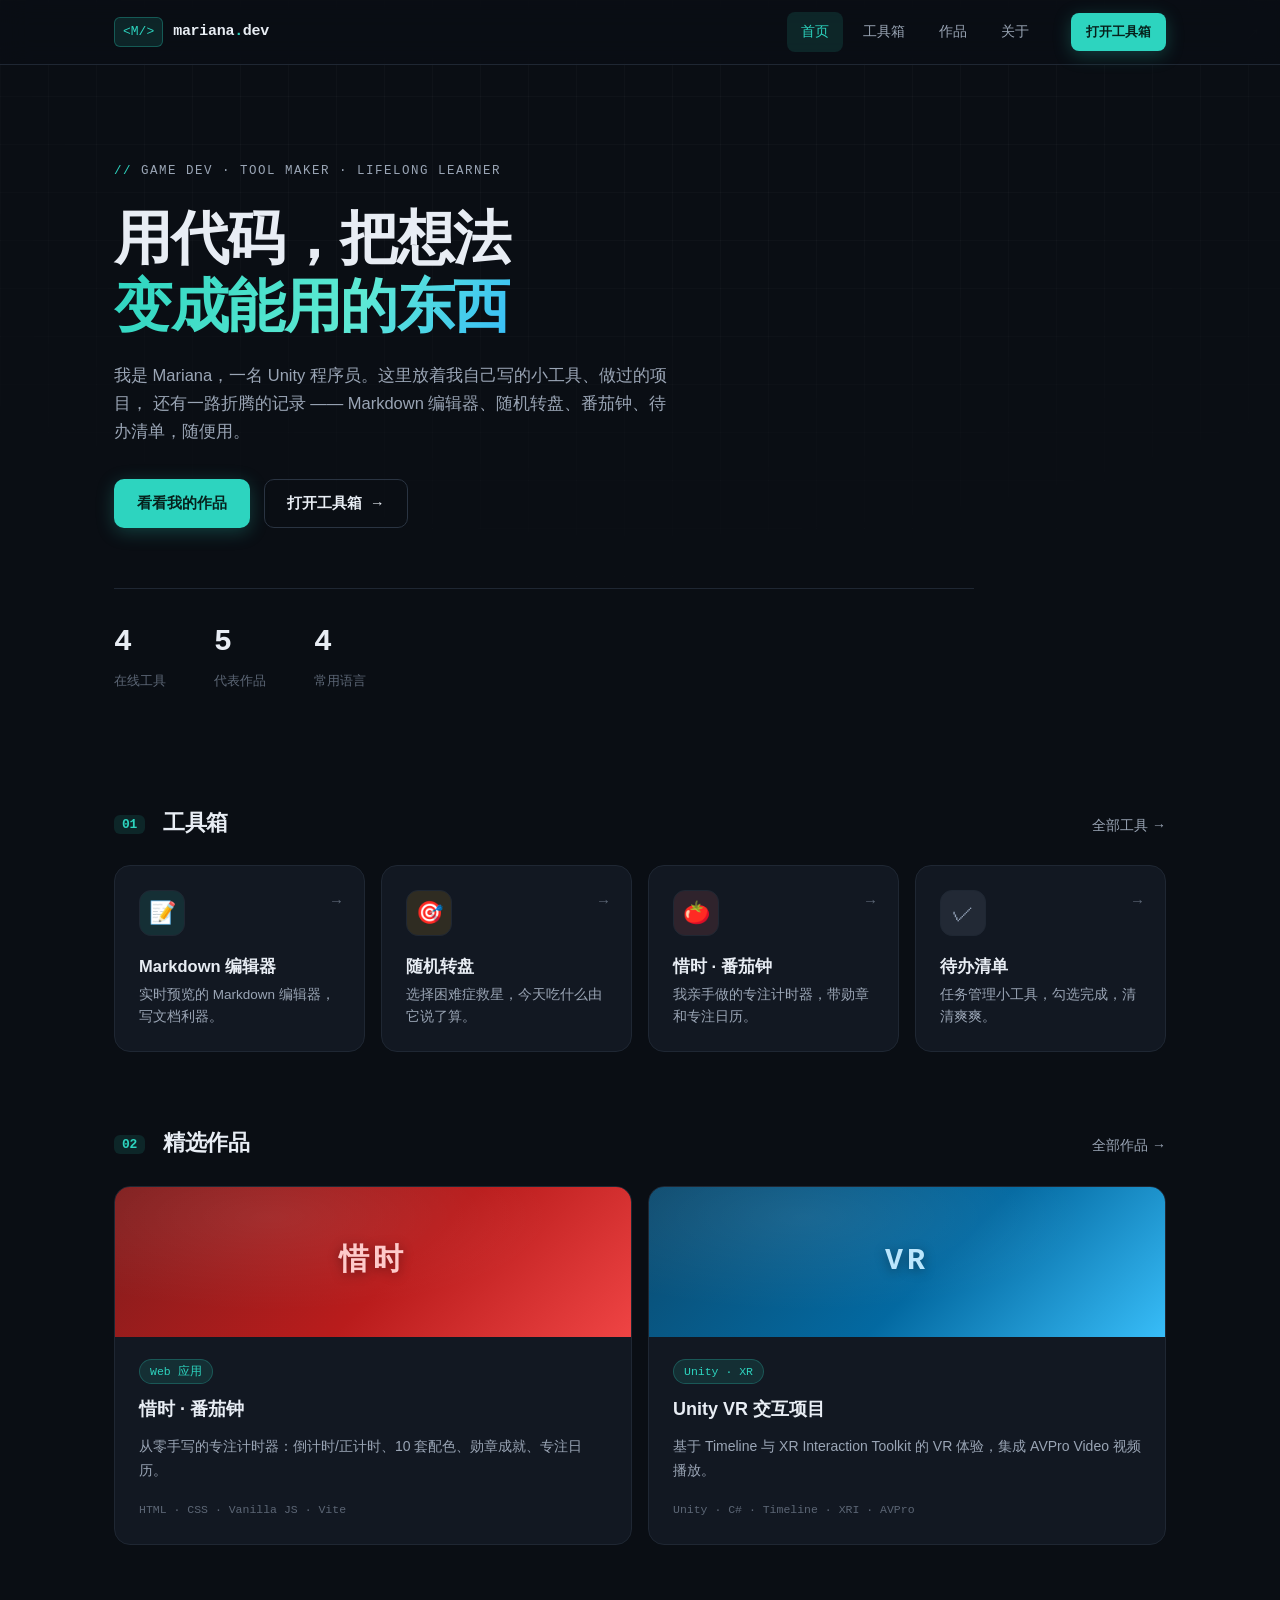
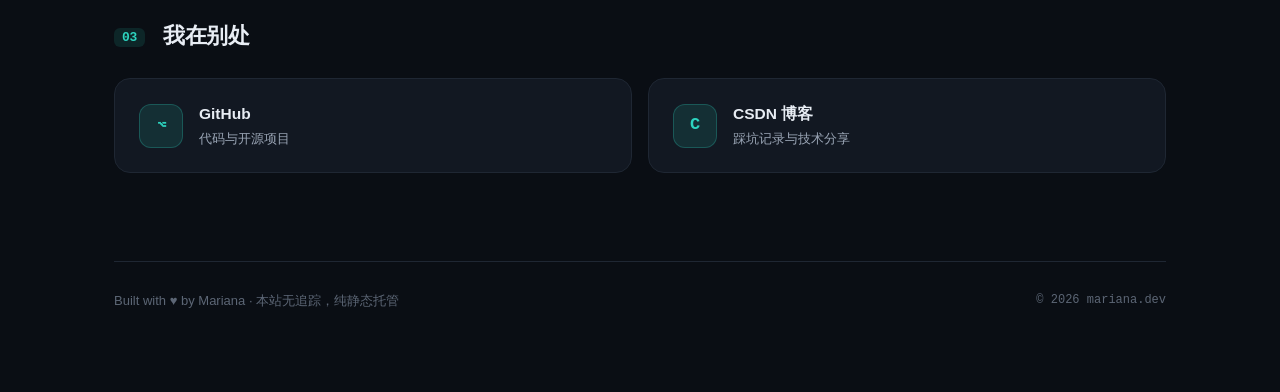
==== index.html @ a7de2d8e "init: personal site with tools (markdown editor, wheel, todo, pomodoro) - 静态个人网站：首页/工具箱/作品/关于 - 4 个工" ====
<!doctype html>
<html lang="zh-CN">
<head>
  <meta charset="UTF-8" />
  <meta name="viewport" content="width=device-width, initial-scale=1.0" />
  <title>Mariana · 个人工具箱</title>
  <meta name="description" content="Mariana 的个人网站 —— 独立开发的小工具、作品集与成长记录。" />
  <meta http-equiv="Cache-Control" content="no-cache, no-store, must-revalidate" />
  <meta http-equiv="Pragma" content="no-cache" />
  <meta http-equiv="Expires" content="0" />
  <link rel="icon" type="image/svg+xml" href="data:image/svg+xml,%3Csvg xmlns='http://www.w3.org/2000/svg' viewBox='0 0 100 100'%3E%3Crect width='100' height='100' rx='22' fill='%230a0e14'/%3E%3Ctext x='50' y='68' font-size='52' text-anchor='middle' fill='%232dd4bf' font-family='monospace'%3EM%3C/text%3E%3C/svg%3E" />
  <link rel="stylesheet" href="css/style.css?v=7" />
</head>
<body>
  <div class="bg-grid" aria-hidden="true"></div>

  <!-- 顶部导航 -->
  <header class="nav">
    <div class="nav-inner">
      <a href="#home" class="logo" data-nav>
        <span class="logo-mark">&lt;M/&gt;</span>
        <span class="logo-text">mariana<span class="logo-dot">.</span>dev</span>
      </a>
      <nav class="nav-links" id="navLinks">
        <a href="#home" class="nav-link" data-nav data-page="home">首页</a>
        <a href="#tools" class="nav-link" data-nav data-page="tools">工具箱</a>
        <a href="#works" class="nav-link" data-nav data-page="works">作品</a>
        <a href="#about" class="nav-link" data-nav data-page="about">关于</a>
      </nav>
      <a href="#tools" class="btn btn-primary btn-sm nav-cta" data-nav>打开工具箱</a>
      <button class="nav-burger" id="navBurger" aria-label="菜单" aria-expanded="false">
        <span></span><span></span><span></span>
      </button>
    </div>
  </header>

  <main class="main">

    <!-- ========== 首页 ========== -->
    <section class="page active" id="page-home">
      <div class="hero">
        <p class="hero-tag"><span class="tag-code">//</span> GAME DEV · TOOL MAKER · LIFELONG LEARNER</p>
        <h1 class="hero-title">
          用代码，把想法<br />
          <span class="grad">变成能用的东西</span>
        </h1>
        <p class="hero-sub">
          我是 Mariana，一名 Unity 程序员。这里放着我自己写的小工具、做过的项目，
          还有一路折腾的记录 —— Markdown 编辑器、随机转盘、番茄钟、待办清单，随便用。
        </p>
        <div class="hero-actions">
          <a href="#works" class="btn btn-primary" data-nav>看看我的作品</a>
          <a href="#tools" class="btn btn-ghost" data-nav>打开工具箱 <span class="arrow">→</span></a>
        </div>
        <div class="hero-stats">
          <div class="stat"><span class="stat-num" id="statTools">4</span><span class="stat-label">在线工具</span></div>
          <div class="stat"><span class="stat-num" id="statWorks">5</span><span class="stat-label">代表作品</span></div>
          <div class="stat"><span class="stat-num" id="statLangs">4</span><span class="stat-label">常用语言</span></div>
        </div>
      </div>

      <!-- 工具快速入口 -->
      <div class="section">
        <div class="section-head">
          <h2 class="section-title"><span class="section-no">01</span> 工具箱</h2>
          <a href="#tools" class="text-link" data-nav>全部工具 →</a>
        </div>
        <div class="tool-grid home-tools">
          <a href="#tools" class="tool-card" data-nav data-open-tool="markdown">
            <div class="tool-card-icon icon-memo">📝</div>
            <div class="tool-card-body">
              <h3>Markdown 编辑器</h3>
              <p>实时预览的 Markdown 编辑器，写文档利器。</p>
            </div>
            <span class="tool-card-arrow">→</span>
          </a>
          <a href="#tools" class="tool-card" data-nav data-open-tool="wheel">
            <div class="tool-card-icon icon-wheel">🎯</div>
            <div class="tool-card-body">
              <h3>随机转盘</h3>
              <p>选择困难症救星，今天吃什么由它说了算。</p>
            </div>
            <span class="tool-card-arrow">→</span>
          </a>
          <a href="#tools" class="tool-card" data-nav data-open-tool="pomodoro">
            <div class="tool-card-icon icon-pomodoro">🍅</div>
            <div class="tool-card-body">
              <h3>惜时 · 番茄钟</h3>
              <p>我亲手做的专注计时器，带勋章和专注日历。</p>
            </div>
            <span class="tool-card-arrow">→</span>
          </a>
          <a href="#tools" class="tool-card" data-nav data-open-tool="todo">
            <div class="tool-card-icon icon-soon">✓</div>
            <div class="tool-card-body">
              <h3>待办清单</h3>
              <p>任务管理小工具，勾选完成，清清爽爽。</p>
            </div>
            <span class="tool-card-arrow">→</span>
          </a>
        </div>
      </div>

      <!-- 精选作品 -->
      <div class="section">
        <div class="section-head">
          <h2 class="section-title"><span class="section-no">02</span> 精选作品</h2>
          <a href="#works" class="text-link" data-nav>全部作品 →</a>
        </div>
        <div class="works-featured">
          <a href="#works" class="work-card work-featured" data-nav>
            <div class="work-cover cover-pomodoro"><span class="work-cover-text">惜时</span></div>
            <div class="work-info">
              <span class="work-tag">Web 应用</span>
              <h3>惜时 · 番茄钟</h3>
              <p>从零手写的专注计时器：倒计时/正计时、10 套配色、勋章成就、专注日历。</p>
              <span class="work-meta">HTML · CSS · Vanilla JS · Vite</span>
            </div>
          </a>
          <a href="#works" class="work-card work-featured" data-nav>
            <div class="work-cover cover-vr"><span class="work-cover-text">VR</span></div>
            <div class="work-info">
              <span class="work-tag">Unity · XR</span>
              <h3>Unity VR 交互项目</h3>
              <p>基于 Timeline 与 XR Interaction Toolkit 的 VR 体验，集成 AVPro Video 视频播放。</p>
              <span class="work-meta">Unity · C# · Timeline · XRI · AVPro</span>
            </div>
          </a>
        </div>
      </div>

      <!-- 链接区 -->
      <div class="section">
        <div class="section-head">
          <h2 class="section-title"><span class="section-no">03</span> 我在别处</h2>
        </div>
        <div class="links-row">
          <a class="link-card" id="linkGithubCard" href="#" target="_blank" rel="noopener">
            <span class="link-card-icon">⌥</span>
            <div class="link-card-body">
              <h3>GitHub</h3>
              <p>代码与开源项目</p>
            </div>
            <span class="tool-card-arrow">↗</span>
          </a>
          <a class="link-card" id="linkCsdnCard" href="#" target="_blank" rel="noopener">
            <span class="link-card-icon">C</span>
            <div class="link-card-body">
              <h3>CSDN 博客</h3>
              <p>踩坑记录与技术分享</p>
            </div>
            <span class="tool-card-arrow">↗</span>
          </a>
        </div>
      </div>

      <footer class="footer">
        <p>Built with ♥ by Mariana · 本站无追踪，纯静态托管</p>
        <p class="footer-sub">© <span id="footerYear">2026</span> mariana.dev</p>
      </footer>
    </section>

    <!-- ========== 工具箱 ========== -->
    <section class="page" id="page-tools">
      <div class="page-head">
        <h1 class="page-title">工具箱</h1>
        <p class="page-desc">点开就能用，数据都存在你自己的浏览器里，不上传任何服务器。</p>
      </div>
      <div class="tool-grid" id="toolsGrid">
        <button class="tool-card" data-open-tool="markdown">
          <div class="tool-card-icon icon-memo">📝</div>
          <div class="tool-card-body">
            <h3>Markdown 编辑器</h3>
            <p>实时预览，支持常用 Markdown 语法。</p>
          </div>
          <span class="tool-card-arrow">→</span>
        </button>
        <button class="tool-card" data-open-tool="wheel">
          <div class="tool-card-icon icon-wheel">🎯</div>
          <div class="tool-card-body">
            <h3>随机转盘</h3>
            <p>自定义选项，转出你的答案。</p>
          </div>
          <span class="tool-card-arrow">→</span>
        </button>
        <button class="tool-card" data-open-tool="pomodoro">
          <div class="tool-card-icon icon-pomodoro">🍅</div>
          <div class="tool-card-body">
            <h3>惜时 · 番茄钟</h3>
            <p>专注计时 + 勋章 + 日历，我的完整作品。</p>
          </div>
          <span class="tool-card-arrow">→</span>
        </button>
        <button class="tool-card" data-open-tool="todo">
          <div class="tool-card-icon icon-soon">✓</div>
          <div class="tool-card-body">
            <h3>待办清单</h3>
            <p>任务增删改查，勾选完成，进度可视。</p>
          </div>
          <span class="tool-card-arrow">→</span>
        </button>
      </div>
      <footer class="footer">
        <p>Built with ♥ by Mariana · © <span>2026</span></p>
      </footer>
    </section>

    <!-- ========== 作品 ========== -->
    <section class="page" id="page-works">
      <div class="page-head">
        <h1 class="page-title">作品</h1>
        <p class="page-desc">做过的项目，正在慢慢把坑都填上。</p>
      </div>
      <div class="works-list">
        <article class="work-card">
          <div class="work-cover cover-pomodoro"><span class="work-cover-text">惜时</span></div>
          <div class="work-info">
            <span class="work-tag">Web 应用</span>
            <h3>惜时 · 番茄钟</h3>
            <p>从设计到实现全程手写的专注计时器。支持倒计时/正计时双模式，10 套柔和配色、3 种视觉风格，内置勋章成就系统与专注日历，数据本地持久化。可以直接在工具箱里打开体验。</p>
            <span class="work-meta">HTML · CSS · Vanilla JS · Vite</span>
          </div>
        </article>
        <article class="work-card">
          <div class="work-cover cover-vr"><span class="work-cover-text">VR</span></div>
          <div class="work-info">
            <span class="work-tag">Unity · XR</span>
            <h3>Unity VR 交互项目</h3>
            <p>使用 Timeline 编排多段交互序列，结合 XR Interaction Toolkit 实现手柄交互，并用 AVPro Video 播放 360° 视频，完成沉浸式 VR 体验流程。</p>
            <span class="work-meta">Unity · C# · Timeline · XR Interaction Toolkit · AVPro Video</span>
          </div>
        </article>
        <article class="work-card">
          <div class="work-cover cover-comfy"><span class="work-cover-text">AI</span></div>
          <div class="work-info">
            <span class="work-tag">ComfyUI</span>
            <h3>MiniMax H3 首尾帧视频工作流</h3>
            <p>搭建 ComfyUI 工作流，基于 MiniMax H3 模型用首帧 + 尾帧生成连贯视频，探索 AI 生成内容在项目中的落地。</p>
            <span class="work-meta">ComfyUI · MiniMax H3 · Python</span>
          </div>
        </article>
        <article class="work-card">
          <div class="work-cover cover-twin"><span class="work-cover-text">孪生</span></div>
          <div class="work-info">
            <span class="work-tag">数字孪生</span>
            <h3>天津大船安全数字孪生项目</h3>
            <p>参与安全数字孪生项目的方案与报告撰写，整理三维可视化与安全监控的技术路径。</p>
            <span class="work-meta">数字孪生 · 技术方案 · 项目报告</span>
          </div>
        </article>
        <article class="work-card">
          <div class="work-cover cover-batch"><span class="work-cover-text">工具</span></div>
          <div class="work-info">
            <span class="work-tag">效率工具</span>
            <h3>WebM → MP4 批量转换</h3>
            <p>写脚本批量把 webm 视频转成 mp4，处理大批量素材时省心省力。</p>
            <span class="work-meta">Shell / FFmpeg / Python</span>
          </div>
        </article>
      </div>
      <footer class="footer">
        <p>Built with ♥ by Mariana · © <span>2026</span></p>
      </footer>
    </section>

    <!-- ========== 关于 ========== -->
    <section class="page" id="page-about">
      <div class="page-head">
        <h1 class="page-title">关于我</h1>
        <p class="page-desc">一个正在路上的人。</p>
      </div>
      <div class="about-grid">
        <div class="about-card">
          <div class="about-avatar">M</div>
          <h3>Mariana</h3>
          <p class="about-role">Unity 程序员 · 游戏开发方向</p>
          <p class="about-bio">
            白天写 Unity，晚上折腾自己的小项目。喜欢把一个想法从 0 做到能用的过程，
            也喜欢记录踩过的坑。这个网站就是我的自留地：工具自己写，作品自己晒，博客慢慢更。
          </p>
        </div>
        <div class="about-card">
          <h3 class="about-card-title">技能栈</h3>
          <div class="skill-list">
            <div class="skill-row"><span>Unity / C#</span><div class="skill-bar"><i style="width:82%"></i></div></div>
            <div class="skill-row"><span>XR / VR 开发</span><div class="skill-bar"><i style="width:75%"></i></div></div>
            <div class="skill-row"><span>HTML / CSS / JS</span><div class="skill-bar"><i style="width:70%"></i></div></div>
            <div class="skill-row"><span>Python / 自动化</span><div class="skill-bar"><i style="width:65%"></i></div></div>
            <div class="skill-row"><span>ComfyUI / AI 工作流</span><div class="skill-bar"><i style="width:68%"></i></div></div>
          </div>
        </div>
      </div>
      <div class="section">
        <div class="section-head">
          <h2 class="section-title"><span class="section-no">04</span> 联系我</h2>
        </div>
        <div class="links-row">
          <a class="link-card" href="#" target="_blank" rel="noopener" id="linkGithubCard2">
            <span class="link-card-icon">⌥</span>
            <div class="link-card-body">
              <h3>GitHub</h3>
              <p>代码与开源项目</p>
            </div>
            <span class="tool-card-arrow">↗</span>
          </a>
          <a class="link-card" href="#" target="_blank" rel="noopener" id="linkCsdnCard2">
            <span class="link-card-icon">C</span>
            <div class="link-card-body">
              <h3>CSDN 博客</h3>
              <p>踩坑记录与技术分享</p>
            </div>
            <span class="tool-card-arrow">↗</span>
          </a>
        </div>
      </div>
      <footer class="footer">
        <p>Built with ♥ by Mariana · © <span>2026</span></p>
      </footer>
    </section>

  </main>

  <!-- 工具全屏工作区 -->
  <div class="tool-overlay" id="toolOverlay" hidden>
    <div class="tool-window">
      <div class="tool-window-bar">
        <span class="tool-window-title" id="toolWindowTitle">备忘录</span>
        <div class="tool-window-actions">
          <button class="tool-window-btn" id="toolBack" aria-label="返回">← 返回</button>
        </div>
      </div>
      <div class="tool-window-body" id="toolWindowBody"></div>
    </div>
  </div>

  <script src="js/main.js?v=4"></script>
</body>
</html>
---- css/style.css ----
/* ============================================================
   mariana.dev — 简约科技感主题
   ============================================================ */

:root {
  --bg: #0a0e14;
  --bg-soft: #0e131b;
  --surface: #121822;
  --surface-2: #161d29;
  --border: #1f2733;
  --border-light: #2a3442;
  --text: #e8edf4;
  --text-dim: #9aa5b5;
  --text-faint: #5c6675;
  --accent: #2dd4bf;
  --accent-strong: #14b8a6;
  --accent-soft: rgba(45, 212, 191, 0.12);
  --radius: 16px;
  --radius-sm: 10px;
  --mono: "Cascadia Code", "JetBrains Mono", "SF Mono", Consolas, "Courier New", monospace;
  --sans: "PingFang SC", "HarmonyOS Sans SC", "Microsoft YaHei", "Noto Sans SC", -apple-system, sans-serif;
  --shadow: 0 8px 30px rgba(0, 0, 0, 0.35);
  --ease: cubic-bezier(0.16, 1, 0.3, 1);
}

* { margin: 0; padding: 0; box-sizing: border-box; }

html { scroll-behavior: smooth; }

body {
  font-family: var(--sans);
  background: var(--bg);
  color: var(--text);
  line-height: 1.7;
  -webkit-font-smoothing: antialiased;
  overflow-x: hidden;
}

/* 背景网格 */
.bg-grid {
  position: fixed;
  inset: 0;
  z-index: -1;
  background-image:
    linear-gradient(rgba(255, 255, 255, 0.025) 1px, transparent 1px),
    linear-gradient(90deg, rgba(255, 255, 255, 0.025) 1px, transparent 1px);
  background-size: 48px 48px;
  mask-image: radial-gradient(ellipse 90% 70% at 50% 0%, black 40%, transparent 100%);
}

::selection { background: var(--accent-soft); color: var(--accent); }

a { color: inherit; text-decoration: none; }
button { font-family: inherit; cursor: pointer; }
:focus-visible { outline: 2px solid var(--accent); outline-offset: 2px; }

/* ============ 导航 ============ */
.nav {
  position: sticky;
  top: 0;
  z-index: 100;
  backdrop-filter: blur(14px);
  background: rgba(10, 14, 20, 0.75);
  border-bottom: 1px solid var(--border);
}
.nav-inner {
  max-width: 1100px;
  margin: 0 auto;
  padding: 0 24px;
  height: 64px;
  display: flex;
  align-items: center;
  gap: 28px;
}
.logo { display: flex; align-items: center; gap: 10px; }
.logo-mark {
  font-family: var(--mono);
  font-size: 13px;
  color: var(--accent);
  background: var(--accent-soft);
  border: 1px solid rgba(45, 212, 191, 0.3);
  padding: 3px 8px;
  border-radius: 6px;
}
.logo-text { font-family: var(--mono); font-size: 15px; font-weight: 600; letter-spacing: -0.3px; }
.logo-dot { color: var(--accent); }
.nav-links { display: flex; gap: 6px; margin-left: auto; }
.nav-link {
  padding: 8px 14px;
  border-radius: 8px;
  color: var(--text-dim);
  font-size: 14px;
  transition: color 0.2s, background 0.2s;
}
.nav-link:hover { color: var(--text); background: var(--surface); }
.nav-link.active { color: var(--accent); background: var(--accent-soft); }
.nav-burger { display: none; background: none; border: 1px solid var(--border); border-radius: 8px; padding: 8px 10px; flex-direction: column; gap: 4px; }
.nav-burger span { width: 18px; height: 2px; background: var(--text-dim); border-radius: 2px; }

/* ============ 按钮 ============ */
.btn {
  display: inline-flex;
  align-items: center;
  justify-content: center;
  gap: 8px;
  padding: 11px 22px;
  border-radius: 10px;
  font-size: 14.5px;
  font-weight: 600;
  border: 1px solid transparent;
  transition: transform 0.15s var(--ease), box-shadow 0.2s, background 0.2s, border-color 0.2s;
  will-change: transform;
}
.btn:active { transform: scale(0.97); }
.btn-primary {
  background: var(--accent);
  color: #06211c;
  box-shadow: 0 4px 18px rgba(45, 212, 191, 0.25);
}
.btn-primary:hover { background: var(--accent-strong); box-shadow: 0 6px 24px rgba(45, 212, 191, 0.35); }
.btn-ghost { border-color: var(--border-light); color: var(--text); background: transparent; }
.btn-ghost:hover { border-color: var(--accent); color: var(--accent); }
.btn-sm { padding: 7px 14px; font-size: 13px; border-radius: 8px; }
.btn-accent-soft { background: var(--accent-soft); color: var(--accent); border: 1px solid rgba(45,212,191,0.25); }
.btn-accent-soft:hover { background: rgba(45, 212, 191, 0.2); }
.btn-danger { background: rgba(248, 113, 113, 0.12); color: #fca5a5; border: 1px solid rgba(248, 113, 113, 0.25); }
.btn-danger:hover { background: rgba(248, 113, 113, 0.2); }
.arrow { transition: transform 0.2s var(--ease); display: inline-block; }
a:hover .arrow { transform: translateX(4px); }

/* ============ 主容器 ============ */
.main { max-width: 1100px; margin: 0 auto; padding: 0 24px 80px; }

.page { display: none; }
.page.active { display: block; animation: pageIn 0.5s var(--ease); }
@keyframes pageIn {
  from { opacity: 0; transform: translateY(14px); }
  to { opacity: 1; transform: translateY(0); }
}

.section { margin-top: 72px; }
.section-head {
  display: flex;
  align-items: baseline;
  justify-content: space-between;
  margin-bottom: 24px;
  gap: 16px;
}
.section-title {
  font-size: 22px;
  font-weight: 700;
  letter-spacing: -0.3px;
}
.section-no {
  font-family: var(--mono);
  font-size: 13px;
  color: var(--accent);
  background: var(--accent-soft);
  padding: 2px 8px;
  border-radius: 6px;
  margin-right: 12px;
  vertical-align: 2px;
}
.text-link { color: var(--text-dim); font-size: 14px; transition: color 0.2s; }
.text-link:hover { color: var(--accent); }

/* ============ 首页 Hero ============ */
.hero { padding: 96px 0 40px; max-width: 860px; }
.hero-tag {
  font-family: var(--mono);
  font-size: 12.5px;
  color: var(--text-dim);
  letter-spacing: 1.5px;
  margin-bottom: 22px;
}
.tag-code { color: var(--accent); }
.hero-title {
  font-size: clamp(34px, 6vw, 58px);
  font-weight: 800;
  line-height: 1.16;
  letter-spacing: -1.5px;
  margin-bottom: 22px;
}
.grad {
  background: linear-gradient(120deg, var(--accent), #5eead4 60%, #38bdf8);
  -webkit-background-clip: text;
  background-clip: text;
  color: transparent;
}
.hero-sub {
  color: var(--text-dim);
  font-size: 16.5px;
  max-width: 560px;
  margin-bottom: 34px;
}
.hero-actions { display: flex; gap: 14px; flex-wrap: wrap; }
.hero-stats {
  display: flex;
  gap: 48px;
  margin-top: 60px;
  padding-top: 28px;
  border-top: 1px solid var(--border);
}
.stat { display: flex; flex-direction: column; gap: 2px; }
.stat-num {
  font-family: var(--mono);
  font-size: 30px;
  font-weight: 700;
  color: var(--text);
}
.stat-label { font-size: 13px; color: var(--text-faint); }

/* ============ 工具卡片 ============ */
.tool-grid {
  display: grid;
  grid-template-columns: repeat(auto-fill, minmax(240px, 1fr));
  gap: 16px;
}
.tool-card {
  position: relative;
  display: flex;
  flex-direction: column;
  gap: 16px;
  padding: 24px;
  background: var(--surface);
  border: 1px solid var(--border);
  border-radius: var(--radius);
  text-align: left;
  color: var(--text);
  transition: transform 0.2s var(--ease), border-color 0.2s, box-shadow 0.2s;
}
button.tool-card { font: inherit; }
.tool-card:hover {
  transform: translateY(-4px);
  border-color: rgba(45, 212, 191, 0.45);
  box-shadow: 0 12px 32px rgba(0, 0, 0, 0.35), 0 0 0 1px rgba(45, 212, 191, 0.12);
}
.tool-card-icon {
  width: 46px;
  height: 46px;
  border-radius: 12px;
  display: grid;
  place-items: center;
  font-size: 22px;
  border: 1px solid var(--border);
}
.icon-memo { background: rgba(45, 212, 191, 0.12); color: #5eead4; }
.icon-wheel { background: rgba(251, 191, 36, 0.12); color: #fcd34d; }
.icon-pomodoro { background: rgba(248, 113, 113, 0.12); color: #fca5a5; }
.icon-soon { background: rgba(148, 163, 184, 0.12); color: #94a3b8; }
.tool-card-body h3 { font-size: 16.5px; font-weight: 700; margin-bottom: 4px; }
.tool-card-body p { font-size: 13.5px; color: var(--text-dim); line-height: 1.6; }
.tool-card-arrow {
  position: absolute;
  right: 20px;
  top: 22px;
  font-size: 15px;
  color: var(--text-faint);
  transition: color 0.2s, transform 0.2s var(--ease);
}
.tool-card:hover .tool-card-arrow { color: var(--accent); transform: translateX(4px); }
.tool-card-soon { opacity: 0.6; cursor: default; }
.tool-card-soon:hover { transform: none; border-color: var(--border); box-shadow: none; }

/* ============ 作品卡片 ============ */
.works-featured { display: grid; grid-template-columns: 1fr 1fr; gap: 16px; }
.work-card {
  display: flex;
  flex-direction: column;
  background: var(--surface);
  border: 1px solid var(--border);
  border-radius: var(--radius);
  overflow: hidden;
  transition: transform 0.2s var(--ease), border-color 0.2s, box-shadow 0.2s;
}
a.work-card:hover {
  transform: translateY(-4px);
  border-color: rgba(45, 212, 191, 0.4);
  box-shadow: 0 12px 32px rgba(0, 0, 0, 0.35);
}
.work-cover {
  height: 150px;
  display: grid;
  place-items: center;
  position: relative;
  overflow: hidden;
}
.work-cover-text {
  font-family: var(--mono);
  font-size: 30px;
  font-weight: 800;
  letter-spacing: 4px;
  z-index: 1;
  text-shadow: 0 2px 12px rgba(0, 0, 0, 0.4);
}
.work-cover::after {
  content: "";
  position: absolute;
  inset: 0;
  background: radial-gradient(ellipse at 30% 20%, rgba(255, 255, 255, 0.08), transparent 55%);
}
.cover-pomodoro { background: linear-gradient(135deg, #7f1d1d, #b91c1c 55%, #ef4444); color: #fecaca; }
.cover-vr { background: linear-gradient(135deg, #0c4a6e, #0369a1 55%, #38bdf8); color: #bae6fd; }
.cover-comfy { background: linear-gradient(135deg, #581c87, #7e22ce 55%, #c084fc); color: #e9d5ff; }
.cover-twin { background: linear-gradient(135deg, #134e4a, #0f766e 55%, #2dd4bf); color: #99f6e4; }
.cover-batch { background: linear-gradient(135deg, #3f3f46, #52525b 55%, #a1a1aa); color: #d4d4d8; }
.work-info { padding: 22px 24px 24px; display: flex; flex-direction: column; gap: 10px; flex: 1; }
.work-info h3 { font-size: 18px; font-weight: 700; }
.work-info p { font-size: 14px; color: var(--text-dim); line-height: 1.7; }
.work-meta { font-family: var(--mono); font-size: 11.5px; color: var(--text-faint); margin-top: auto; padding-top: 8px; }
.work-tag {
  align-self: flex-start;
  font-size: 11.5px;
  font-family: var(--mono);
  color: var(--accent);
  background: var(--accent-soft);
  border: 1px solid rgba(45, 212, 191, 0.25);
  padding: 2px 10px;
  border-radius: 999px;
}
.works-list { display: flex; flex-direction: column; gap: 16px; }
.works-list .work-card { flex-direction: row; }
.works-list .work-cover { width: 220px; height: auto; min-height: 160px; flex-shrink: 0; }
.works-list .work-info { padding: 24px; }

/* ============ 链接卡片 ============ */
.links-row { display: grid; grid-template-columns: 1fr 1fr; gap: 16px; }
.link-card {
  display: flex;
  align-items: center;
  gap: 16px;
  padding: 22px 24px;
  background: var(--surface);
  border: 1px solid var(--border);
  border-radius: var(--radius);
  transition: transform 0.2s var(--ease), border-color 0.2s, box-shadow 0.2s;
}
.link-card:hover {
  transform: translateY(-4px);
  border-color: rgba(45, 212, 191, 0.4);
  box-shadow: 0 12px 32px rgba(0, 0, 0, 0.35);
}
.link-card-icon {
  width: 44px;
  height: 44px;
  border-radius: 12px;
  display: grid;
  place-items: center;
  font-family: var(--mono);
  font-weight: 700;
  font-size: 17px;
  color: var(--accent);
  background: var(--accent-soft);
  border: 1px solid rgba(45, 212, 191, 0.25);
  flex-shrink: 0;
}
.link-card-body { flex: 1; }
.link-card-body h3 { font-size: 15.5px; font-weight: 700; }
.link-card-body p { font-size: 13px; color: var(--text-dim); }

/* ============ 页脚 ============ */
.footer {
  margin-top: 88px;
  padding-top: 28px;
  border-top: 1px solid var(--border);
  color: var(--text-faint);
  font-size: 13px;
  display: flex;
  justify-content: space-between;
  flex-wrap: wrap;
  gap: 8px;
}
.footer-sub { font-family: var(--mono); font-size: 12px; }

/* ============ 页面头 ============ */
.page-head { padding: 64px 0 8px; }
.page-title { font-size: clamp(30px, 5vw, 44px); font-weight: 800; letter-spacing: -1px; margin-bottom: 10px; }
.page-desc { color: var(--text-dim); font-size: 15.5px; }
#page-tools .tool-grid { margin-top: 40px; }

/* ============ 关于页 ============ */
.about-grid { display: grid; grid-template-columns: 1.1fr 1fr; gap: 16px; margin-top: 40px; }
.about-card {
  background: var(--surface);
  border: 1px solid var(--border);
  border-radius: var(--radius);
  padding: 28px;
}
.about-avatar {
  width: 64px;
  height: 64px;
  border-radius: 18px;
  display: grid;
  place-items: center;
  font-family: var(--mono);
  font-size: 28px;
  font-weight: 800;
  color: var(--accent);
  background: var(--accent-soft);
  border: 1px solid rgba(45, 212, 191, 0.3);
  margin-bottom: 16px;
}
.about-card h3 { font-size: 20px; font-weight: 700; }
.about-role { color: var(--accent); font-size: 14px; margin: 2px 0 12px; }
.about-bio { color: var(--text-dim); font-size: 14.5px; }
.about-card-title { font-size: 16px; font-weight: 700; margin-bottom: 18px; }
.skill-list { display: flex; flex-direction: column; gap: 14px; }
.skill-row { display: flex; flex-direction: column; gap: 6px; }
.skill-row span { font-size: 13.5px; color: var(--text-dim); }
.skill-bar {
  height: 6px;
  background: var(--surface-2);
  border-radius: 999px;
  overflow: hidden;
}
.skill-bar i {
  display: block;
  height: 100%;
  border-radius: 999px;
  background: linear-gradient(90deg, var(--accent-strong), var(--accent));
  transform-origin: left;
  animation: skillFill 0.9s var(--ease) both;
}
@keyframes skillFill { from { transform: scaleX(0); } to { transform: scaleX(1); } }

/* ============ 工具工作区 overlay ============ */
.tool-overlay { display: none; }
.tool-overlay:not([hidden]) {
  position: fixed;
  inset: 0;
  z-index: 200;
  background: var(--bg);
  display: flex;
  flex-direction: column;
  animation: overlayIn 0.3s var(--ease);
}
@keyframes overlayIn { from { opacity: 0; } to { opacity: 1; } }
.tool-window { display: flex; flex-direction: column; height: 100vh; height: 100dvh; }
.tool-window-bar {
  display: flex;
  align-items: center;
  justify-content: space-between;
  padding: 12px 24px;
  background: rgba(10, 14, 20, 0.9);
  border-bottom: 1px solid var(--border);
  backdrop-filter: blur(10px);
}
.tool-window-title { font-size: 14.5px; font-weight: 700; }
.tool-window-btn {
  background: var(--surface);
  color: var(--text-dim);
  border: 1px solid var(--border);
  border-radius: 8px;
  padding: 6px 14px;
  font-size: 13px;
  transition: color 0.2s, border-color 0.2s;
}
.tool-window-btn:hover { color: var(--accent); border-color: rgba(45, 212, 191, 0.4); }
.tool-window-body { flex: 1; overflow: hidden; display: flex; flex-direction: column; }

/* ---- 备忘录 ---- */
.memo-app { flex: 1; display: flex; min-height: 0; }
.memo-side {
  width: 260px;
  border-right: 1px solid var(--border);
  display: flex;
  flex-direction: column;
  background: var(--bg-soft);
}
.memo-side-head { padding: 18px 16px 10px; display: flex; align-items: center; justify-content: space-between; }
.memo-side-head h2 { font-size: 14px; color: var(--text-dim); font-weight: 600; }
.memo-list { flex: 1; overflow-y: auto; padding: 4px 10px; }
.memo-item {
  display: flex;
  align-items: center;
  gap: 8px;
  width: 100%;
  padding: 10px 12px;
  border-radius: 10px;
  border: 1px solid transparent;
  background: none;
  color: var(--text);
  text-align: left;
  font-size: 14px;
  margin-bottom: 4px;
  transition: background 0.15s, border-color 0.15s;
}
.memo-item:hover { background: var(--surface); }
.memo-item.active { background: var(--accent-soft); border-color: rgba(45, 212, 191, 0.25); }
.memo-item-title { flex: 1; overflow: hidden; text-overflow: ellipsis; white-space: nowrap; }
.memo-item-del {
  background: none;
  border: none;
  color: var(--text-faint);
  font-size: 16px;
  line-height: 1;
  padding: 2px 6px;
  border-radius: 6px;
  opacity: 0;
  transition: opacity 0.15s, color 0.15s;
}
.memo-item:hover .memo-item-del { opacity: 1; }
.memo-item-del:hover { color: #fca5a5; }
.memo-add {
  margin: 12px;
  border: 1px dashed var(--border-light);
  background: none;
  color: var(--text-dim);
  border-radius: 10px;
  padding: 10px;
  font-size: 13.5px;
  transition: border-color 0.2s, color 0.2s;
}
.memo-add:hover { border-color: var(--accent); color: var(--accent); }
.memo-main { flex: 1; display: flex; flex-direction: column; }
.memo-editor { flex: 1; padding: 28px 40px; display: flex; flex-direction: column; gap: 16px; }
.memo-title-input {
  background: none;
  border: none;
  border-bottom: 1px solid var(--border);
  color: var(--text);
  font-size: 22px;
  font-weight: 700;
  padding: 8px 2px 14px;
  outline: none;
  font-family: inherit;
  transition: border-color 0.2s;
}
.memo-title-input:focus { border-color: var(--accent); }
.memo-content-input {
  flex: 1;
  background: none;
  border: none;
  color: var(--text-dim);
  font-size: 15px;
  line-height: 1.9;
  resize: none;
  outline: none;
  font-family: inherit;
}
.memo-toolbar { display: flex; justify-content: space-between; align-items: center; padding: 10px 16px; border-top: 1px solid var(--border); }
.memo-hint { font-size: 12px; color: var(--text-faint); }
.memo-empty {
  flex: 1;
  display: grid;
  place-items: center;
  color: var(--text-faint);
  font-size: 14px;
  text-align: center;
  line-height: 2;
}

/* ---- 转盘 ---- */
.wheel-app { flex: 1; display: flex; min-height: 0; }
.wheel-side {
  width: 300px;
  border-right: 1px solid var(--border);
  padding: 24px;
  display: flex;
  flex-direction: column;
  gap: 14px;
  overflow-y: auto;
  background: var(--bg-soft);
}
.wheel-side h2 { font-size: 15px; font-weight: 700; }
.wheel-textarea {
  flex: 1;
  min-height: 180px;
  background: var(--surface);
  border: 1px solid var(--border);
  border-radius: 10px;
  color: var(--text);
  font-family: inherit;
  font-size: 14px;
  line-height: 1.8;
  padding: 12px 14px;
  resize: none;
  outline: none;
}
.wheel-textarea:focus { border-color: var(--accent); }
.wheel-side-hint { font-size: 12px; color: var(--text-faint); }
.wheel-main {
  flex: 1;
  display: flex;
  flex-direction: column;
  align-items: center;
  justify-content: center;
  gap: 26px;
  padding: 24px;
  position: relative;
}
.wheel-stage { position: relative; }
.wheel-pointer {
  position: absolute;
  top: -14px;
  left: 50%;
  transform: translateX(-50%);
  z-index: 5;
  width: 0;
  height: 0;
  border-left: 14px solid transparent;
  border-right: 14px solid transparent;
  border-top: 26px solid var(--accent);
  filter: drop-shadow(0 2px 6px rgba(45, 212, 191, 0.4));
}
.wheel-canvas { display: block; border-radius: 50%; box-shadow: 0 0 0 8px var(--surface-2), 0 16px 40px rgba(0, 0, 0, 0.45); }
.wheel-result {
  font-family: var(--mono);
  font-size: 20px;
  font-weight: 700;
  color: var(--accent);
  min-height: 30px;
  text-align: center;
}
.wheel-actions { display: flex; gap: 12px; }

/* ---- iframe（番茄钟） ---- */
.tool-frame { flex: 1; min-height: 0; width: 100%; border: none; background: #fff; }

/* ============ 响应式 ============ */
@media (max-width: 860px) {
  .nav-links, .nav-cta { display: none; }
  .nav-burger { display: flex; }
  .nav-links.open {
    display: flex;
    flex-direction: column;
    position: absolute;
    top: 64px;
    left: 0;
    right: 0;
    background: rgba(10, 14, 20, 0.97);
    border-bottom: 1px solid var(--border);
    padding: 12px 24px 20px;
    gap: 4px;
  }
  .hero { padding-top: 64px; }
  .works-featured, .links-row, .about-grid { grid-template-columns: 1fr; }
  .works-list .work-card { flex-direction: column; }
  .works-list .work-cover { width: 100%; height: 150px; min-height: 0; }
  .memo-app { flex-direction: column; }
  .memo-side { width: 100%; height: 200px; border-right: none; border-bottom: 1px solid var(--border); }
  .memo-list { display: flex; overflow-x: auto; }
  .memo-item { flex-shrink: 0; }
  .wheel-app { flex-direction: column; }
  .wheel-side { width: 100%; max-height: 240px; border-right: none; border-bottom: 1px solid var(--border); }
  .hero-stats { gap: 28px; }
  .footer { flex-direction: column; }
}

@media (max-width: 480px) {
  .tool-grid { grid-template-columns: 1fr 1fr; }
  .tool-card { padding: 18px; }
  .tool-card-icon { width: 38px; height: 38px; font-size: 18px; }
  .tool-card-body p { font-size: 12px; }
}

@media (prefers-reduced-motion: reduce) {
  *, *::before, *::after { animation-duration: 0.01ms !important; transition-duration: 0.01ms !important; }
  html { scroll-behavior: auto; }
}
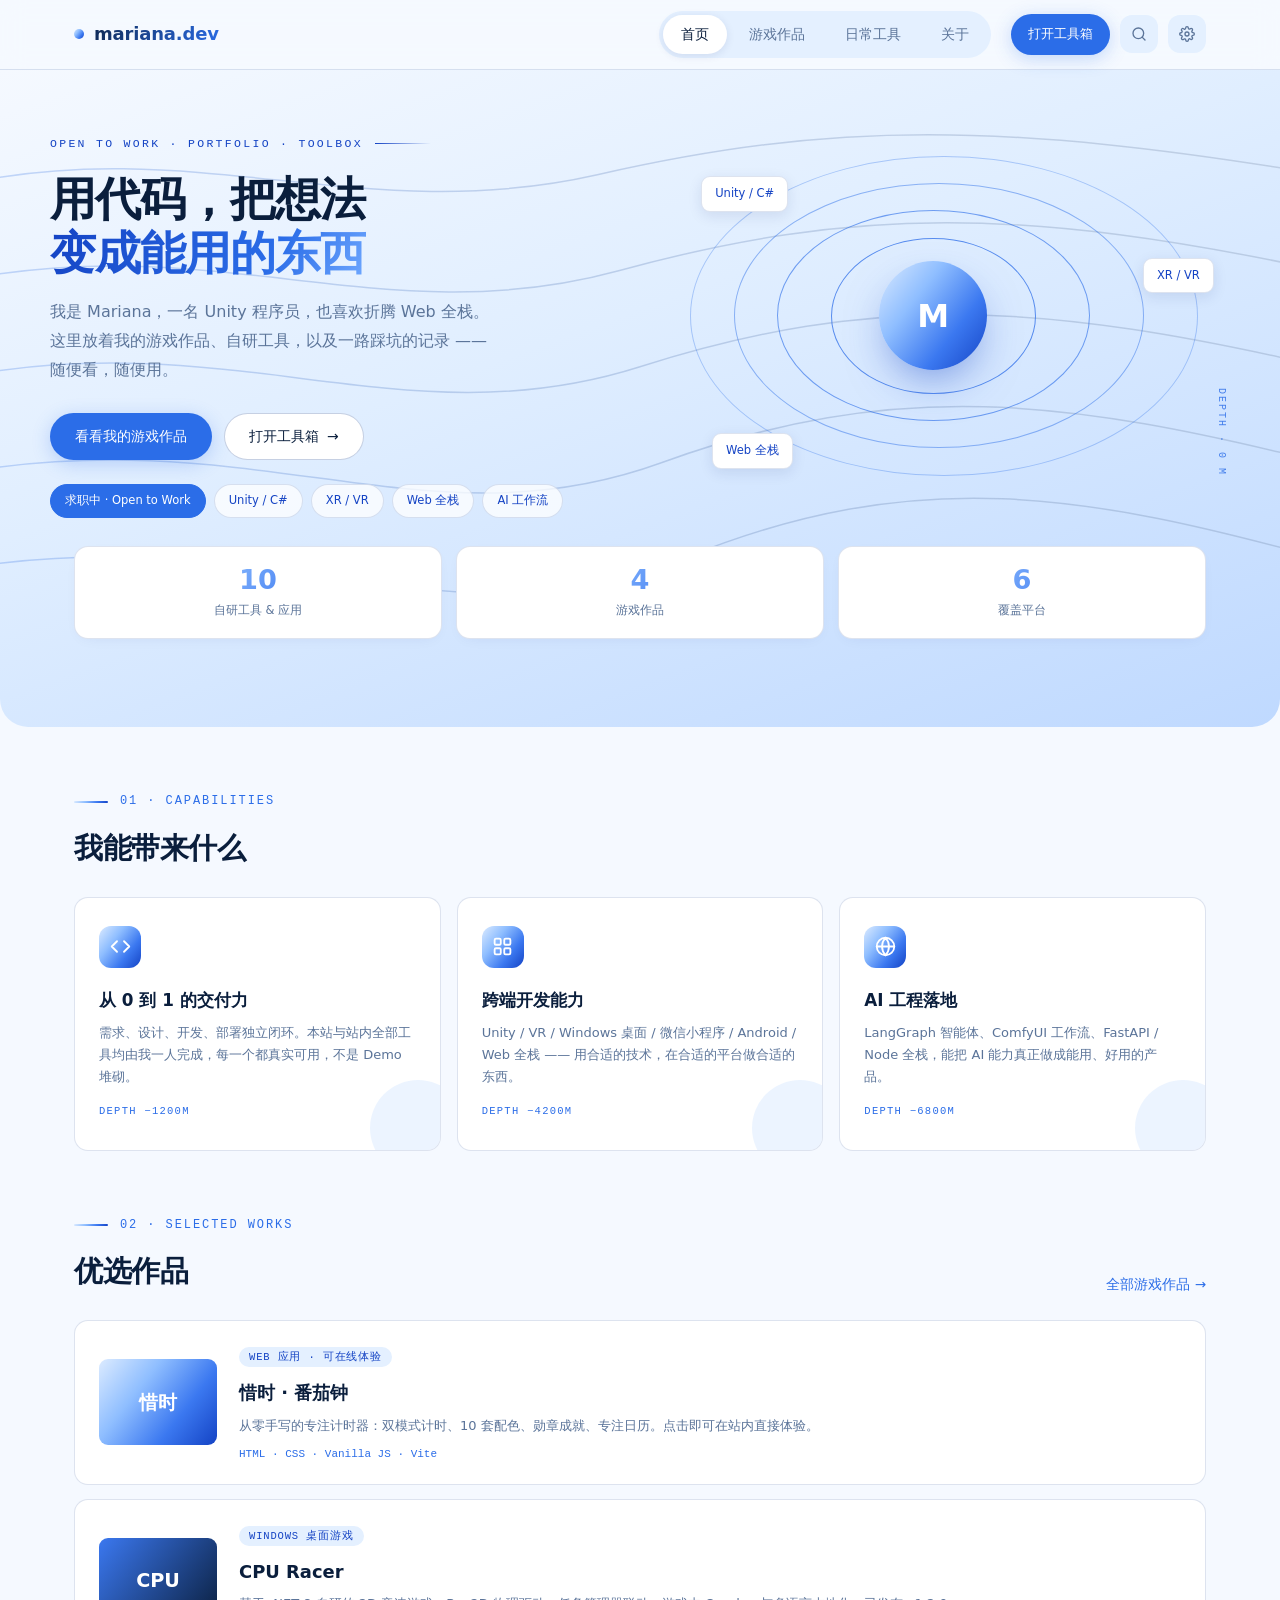
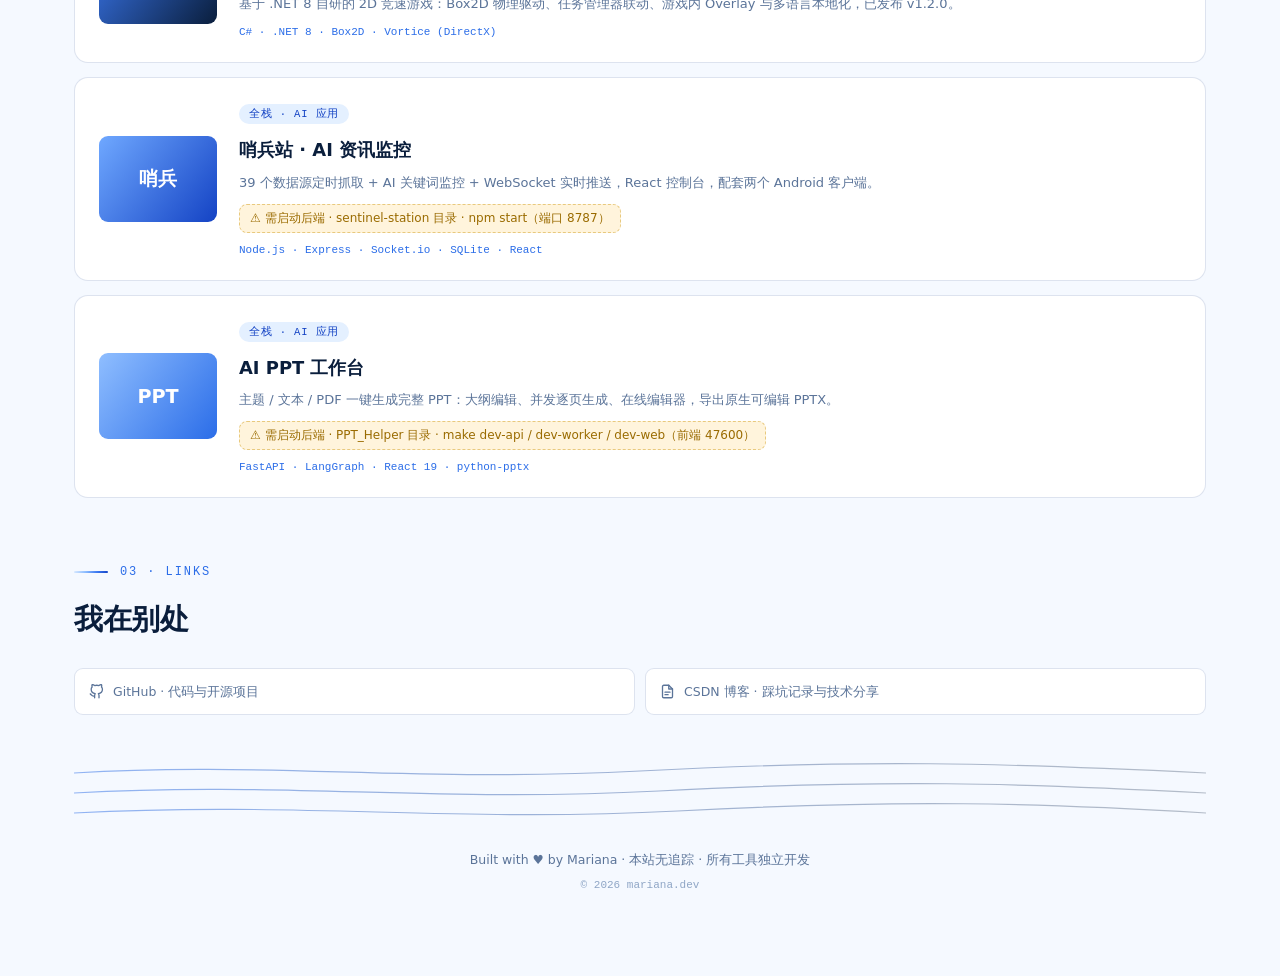
==== commit 21775387: "更新了一波内容 Signed-off-by: MarianaBunnyJump <nikangd5300@163.com >" ====
--- a/index.html
+++ b/index.html
@@ -3,269 +3,446 @@
 <head>
   <meta charset="UTF-8" />
   <meta name="viewport" content="width=device-width, initial-scale=1.0" />
-  <title>Mariana · 个人工具箱</title>
-  <meta name="description" content="Mariana 的个人网站 —— 独立开发的小工具、作品集与成长记录。" />
-  <meta http-equiv="Cache-Control" content="no-cache, no-store, must-revalidate" />
-  <meta http-equiv="Pragma" content="no-cache" />
-  <meta http-equiv="Expires" content="0" />
-  <link rel="icon" type="image/svg+xml" href="data:image/svg+xml,%3Csvg xmlns='http://www.w3.org/2000/svg' viewBox='0 0 100 100'%3E%3Crect width='100' height='100' rx='22' fill='%230a0e14'/%3E%3Ctext x='50' y='68' font-size='52' text-anchor='middle' fill='%232dd4bf' font-family='monospace'%3EM%3C/text%3E%3C/svg%3E" />
-  <link rel="stylesheet" href="css/style.css?v=7" />
+  <title>Mariana · 游戏开发 × 全栈作品集</title>
+  <meta name="description" content="Mariana 的个人网站 —— Unity / VR / 桌面游戏作品，与 10+ 独立开发的全栈工具，全部真实可体验。" />
+  <!-- ══ 分享/SEO 元信息 ══
+       ★ 部署后把下面 4 处 https://69c8c3a9f1f848f79ab4d808bd0dd850.app.workbuddy.link
+         换成你的正式域名（Vercel 域名或自定义域名），共 og:url / og:image / canonical / JSON-LD -->
+  <link rel="canonical" href="https://69c8c3a9f1f848f79ab4d808bd0dd850.app.workbuddy.link/" />
+  <meta property="og:type" content="website" />
+  <meta property="og:site_name" content="mariana.dev" />
+  <meta property="og:title" content="Mariana · 游戏开发 × 全栈作品集" />
+  <meta property="og:description" content="Unity / VR / 桌面游戏作品，与 10+ 独立开发的全栈工具 —— 从想法到上线，全流程一人闭环。" />
+  <meta property="og:url" content="https://69c8c3a9f1f848f79ab4d808bd0dd850.app.workbuddy.link/" />
+  <meta property="og:image" content="https://69c8c3a9f1f848f79ab4d808bd0dd850.app.workbuddy.link/og-image.png" />
+  <meta property="og:image:width" content="1200" />
+  <meta property="og:image:height" content="630" />
+  <meta property="og:image:alt" content="Mariana 个人作品集 —— 用代码，把想法变成能用的东西" />
+  <meta property="og:locale" content="zh_CN" />
+  <meta name="twitter:card" content="summary_large_image" />
+  <meta name="twitter:title" content="Mariana · 游戏开发 × 全栈作品集" />
+  <meta name="twitter:description" content="Unity / VR / 桌面游戏作品，与 10+ 独立开发的全栈工具 —— 从想法到上线，全流程一人闭环。" />
+  <meta name="twitter:image" content="https://69c8c3a9f1f848f79ab4d808bd0dd850.app.workbuddy.link/og-image.png" />
+  <script type="application/ld+json">
+  {
+    "@context": "https://schema.org",
+    "@type": "ProfilePage",
+    "mainEntity": {
+      "@type": "Person",
+      "name": "Mariana",
+      "jobTitle": "游戏开发 × 全栈",
+      "description": "Unity / VR / 桌面游戏开发，独立完成 10+ 全栈工具与应用",
+      "url": "https://69c8c3a9f1f848f79ab4d808bd0dd850.app.workbuddy.link/",
+      "sameAs": [
+        "https://github.com/MarianaBunnyJump",
+        "https://blog.csdn.net/weixin_71572744"
+      ],
+      "knowsAbout": ["Unity", "C#", "XR Development", "JavaScript", "TypeScript", "Python", "FastAPI", "Node.js", "ComfyUI"]
+    }
+  }
+  </script>
+  <link rel="icon" type="image/svg+xml" href="data:image/svg+xml,%3Csvg xmlns='http://www.w3.org/2000/svg' viewBox='0 0 100 100'%3E%3Cdefs%3E%3ClinearGradient id='g' x1='0' y1='0' x2='1' y2='1'%3E%3Cstop offset='0' stop-color='%232B6DE8'/%3E%3Cstop offset='1' stop-color='%231443C4'/%3E%3C/linearGradient%3E%3C/defs%3E%3Crect width='100' height='100' rx='22' fill='url(%23g)'/%3E%3Ctext x='50' y='70' font-size='54' text-anchor='middle' fill='white' font-family='sans-serif' font-weight='800'%3EM%3C/text%3E%3C/svg%3E" />
+  <link rel="apple-touch-icon" href="icons/apple-touch-icon.png" />
+  <link rel="manifest" href="manifest.json" />
+  <meta name="theme-color" content="#2b6de8" />
+  <!-- 字体：preconnect 提前建连 + 异步加载（不阻塞首屏渲染），noscript 降级为同步 -->
+  <link rel="preconnect" href="https://miaoda.feishu.cn" crossorigin />
+  <link rel="dns-prefetch" href="https://miaoda.feishu.cn" />
+  <link rel="stylesheet" href="https://miaoda.feishu.cn/fonts/css2?family=Unbounded:wght@400;600;800&family=Noto+Sans+SC:wght@300;400;500;700;900&family=JetBrains+Mono:wght@400;500&display=swap" media="print" onload="this.media='all'" />
+  <noscript><link rel="stylesheet" href="https://miaoda.feishu.cn/fonts/css2?family=Unbounded:wght@400;600;800&family=Noto+Sans+SC:wght@300;400;500;700;900&family=JetBrains+Mono:wght@400;500&display=swap" /></noscript>
+  <script>
+    /* 皮肤预应用：在样式渲染前读取本地设置，避免切换时闪烁 */
+    (function () {
+      try {
+        var s = JSON.parse(localStorage.getItem("mariana-site-settings") || "{}");
+        var root = document.documentElement;
+        var theme = s.theme === "dark" || s.theme === "light" ? s.theme : "ocean";
+        root.setAttribute("data-theme", theme);
+        var accents = ["sea", "teal", "blue", "violet", "rose", "amber", "green"];
+        root.setAttribute("data-accent", accents.indexOf(s.accent) !== -1 ? s.accent : "sea");
+        if (s.noGrid) root.classList.add("no-grid");
+      } catch (e) {}
+    })();
+  </script>
+  <link rel="stylesheet" href="css/style.css?v=13" />
 </head>
 <body>
+  <!-- 无障碍：键盘用户跳过导航直达内容 -->
+  <a class="skip-link" href="#main">跳到主要内容</a>
   <div class="bg-grid" aria-hidden="true"></div>
+
+  <!-- 等深线渐变定义（全站共用） -->
+  <svg width="0" height="0" style="position:absolute" aria-hidden="true">
+    <defs>
+      <linearGradient id="cg" x1="0" y1="0" x2="1" y2="0">
+        <stop offset="0" stop-color="#2B6DE8" stop-opacity=".5"/>
+        <stop offset="1" stop-color="#0A1E3C" stop-opacity=".28"/>
+      </linearGradient>
+    </defs>
+  </svg>
 
   <!-- 顶部导航 -->
   <header class="nav">
     <div class="nav-inner">
-      <a href="#home" class="logo" data-nav>
-        <span class="logo-mark">&lt;M/&gt;</span>
-        <span class="logo-text">mariana<span class="logo-dot">.</span>dev</span>
-      </a>
+      <a href="/" class="logo" data-nav><i></i><span>mariana.dev</span></a>
       <nav class="nav-links" id="navLinks">
-        <a href="#home" class="nav-link" data-nav data-page="home">首页</a>
-        <a href="#tools" class="nav-link" data-nav data-page="tools">工具箱</a>
-        <a href="#works" class="nav-link" data-nav data-page="works">作品</a>
-        <a href="#about" class="nav-link" data-nav data-page="about">关于</a>
+        <a href="/" class="nav-link" data-nav data-page="home">首页</a>
+        <a href="/games" class="nav-link" data-nav data-page="games">游戏作品</a>
+        <a href="/tools" class="nav-link" data-nav data-page="tools">日常工具</a>
+        <a href="/about" class="nav-link" data-nav data-page="about">关于</a>
       </nav>
-      <a href="#tools" class="btn btn-primary btn-sm nav-cta" data-nav>打开工具箱</a>
-      <button class="nav-burger" id="navBurger" aria-label="菜单" aria-expanded="false">
-        <span></span><span></span><span></span>
-      </button>
+      <div class="nav-actions">
+        <a href="/tools" class="btn btn-primary btn-sm nav-cta" data-nav>打开工具箱</a>
+        <button class="nav-icon-btn" id="navSearch" aria-label="快速导航 (Ctrl+K)" title="快速导航 (Ctrl+K)">
+          <svg width="16" height="16" viewBox="0 0 24 24" fill="none" stroke="currentColor" stroke-width="2" stroke-linecap="round" aria-hidden="true"><circle cx="11" cy="11" r="8"/><path d="m21 21-4.35-4.35"/></svg>
+        </button>
+        <button class="nav-icon-btn" id="navSettings" aria-label="网站设置" title="网站设置" aria-expanded="false">
+          <svg width="16" height="16" viewBox="0 0 24 24" fill="none" stroke="currentColor" stroke-width="2" stroke-linecap="round" stroke-linejoin="round" aria-hidden="true"><circle cx="12" cy="12" r="3"/><path d="M19.4 15a1.65 1.65 0 0 0 .33 1.82l.06.06a2 2 0 1 1-2.83 2.83l-.06-.06a1.65 1.65 0 0 0-1.82-.33 1.65 1.65 0 0 0-1 1.51V21a2 2 0 1 1-4 0v-.09A1.65 1.65 0 0 0 9 19.4a1.65 1.65 0 0 0-1.82.33l-.06.06a2 2 0 1 1-2.83-2.83l.06-.06a1.65 1.65 0 0 0 .33-1.82 1.65 1.65 0 0 0-1.51-1H3a2 2 0 1 1 0-4h.09A1.65 1.65 0 0 0 4.6 9a1.65 1.65 0 0 0-.33-1.82l-.06-.06a2 2 0 1 1 2.83-2.83l.06.06a1.65 1.65 0 0 0 1.82.33H9a1.65 1.65 0 0 0 1-1.51V3a2 2 0 1 1 4 0v.09a1.65 1.65 0 0 0 1 1.51 1.65 1.65 0 0 0 1.82-.33l.06-.06a2 2 0 1 1 2.83 2.83l-.06.06a1.65 1.65 0 0 0-.33 1.82V9a1.65 1.65 0 0 0 1.51 1H21a2 2 0 1 1 0 4h-.09a1.65 1.65 0 0 0-1.51 1z"/></svg>
+        </button>
+        <button class="nav-burger" id="navBurger" aria-label="菜单" aria-expanded="false">
+          <span></span><span></span><span></span>
+        </button>
+      </div>
+
+      <!-- 外观设置面板 -->
+      <div class="settings-pop" id="settingsPop" hidden>
+        <div class="settings-title">外观设置</div>
+        <div class="settings-group">
+          <span class="settings-label">皮肤</span>
+          <div class="seg" id="themeSeg">
+            <button type="button" class="seg-btn" data-set-theme="ocean">深海</button>
+            <button type="button" class="seg-btn" data-set-theme="dark">暗夜</button>
+            <button type="button" class="seg-btn" data-set-theme="light">浅色</button>
+          </div>
+        </div>
+        <div class="settings-group">
+          <span class="settings-label">主题色</span>
+          <div class="swatches">
+            <button type="button" class="swatch" data-set-accent="sea"    style="--c:#2b6de8" title="海洋蓝"></button>
+            <button type="button" class="swatch" data-set-accent="teal"   style="--c:#14b8a6" title="薄荷绿"></button>
+            <button type="button" class="swatch" data-set-accent="blue"   style="--c:#0ea5e9" title="天空蓝"></button>
+            <button type="button" class="swatch" data-set-accent="violet" style="--c:#8b5cf6" title="星紫"></button>
+            <button type="button" class="swatch" data-set-accent="rose"   style="--c:#f43f5e" title="蔷薇粉"></button>
+            <button type="button" class="swatch" data-set-accent="amber"  style="--c:#d97706" title="落日橙"></button>
+            <button type="button" class="swatch" data-set-accent="green"  style="--c:#16a34a" title="青草绿"></button>
+          </div>
+        </div>
+        <div class="settings-group settings-row grid-row">
+          <span class="settings-label">背景网格</span>
+          <button type="button" class="switch" id="gridSwitch" role="switch" aria-checked="true" aria-label="背景网格"><i></i></button>
+        </div>
+        <div class="settings-group settings-row">
+          <span class="settings-label">编辑模式</span>
+          <button type="button" class="switch" id="editSwitch" role="switch" aria-checked="false" aria-label="编辑模式"><i></i></button>
+        </div>
+        <button type="button" class="settings-reset" id="settingsReset">恢复默认</button>
+      </div>
     </div>
   </header>
 
-  <main class="main">
+  <main class="main" id="main">
 
     <!-- ========== 首页 ========== -->
     <section class="page active" id="page-home">
-      <div class="hero">
-        <p class="hero-tag"><span class="tag-code">//</span> GAME DEV · TOOL MAKER · LIFELONG LEARNER</p>
-        <h1 class="hero-title">
-          用代码，把想法<br />
-          <span class="grad">变成能用的东西</span>
-        </h1>
-        <p class="hero-sub">
-          我是 Mariana，一名 Unity 程序员。这里放着我自己写的小工具、做过的项目，
-          还有一路折腾的记录 —— Markdown 编辑器、随机转盘、番茄钟、待办清单，随便用。
-        </p>
-        <div class="hero-actions">
-          <a href="#works" class="btn btn-primary" data-nav>看看我的作品</a>
-          <a href="#tools" class="btn btn-ghost" data-nav>打开工具箱 <span class="arrow">→</span></a>
-        </div>
-        <div class="hero-stats">
-          <div class="stat"><span class="stat-num" id="statTools">4</span><span class="stat-label">在线工具</span></div>
-          <div class="stat"><span class="stat-num" id="statWorks">5</span><span class="stat-label">代表作品</span></div>
-          <div class="stat"><span class="stat-num" id="statLangs">4</span><span class="stat-label">常用语言</span></div>
-        </div>
-      </div>
-
-      <!-- 工具快速入口 -->
+      <div class="hero-band">
+        <svg class="contours" viewBox="0 0 1200 640" preserveAspectRatio="xMidYMid slice" aria-hidden="true">
+          <path d="M-40 120 C180 70 340 160 560 110 S940 60 1240 110"/>
+          <path d="M-40 210 C200 160 360 260 580 200 S960 140 1240 200"/>
+          <path d="M-40 300 C220 250 380 360 600 290 S980 230 1240 290"/>
+          <path d="M-40 390 C240 340 400 460 620 380 S1000 320 1240 380"/>
+          <path d="M-40 480 C260 430 420 560 640 470 S1020 410 1240 470"/>
+        </svg>
+        <div class="main hero-inner">
+          <div>
+            <p class="kicker">OPEN TO WORK · PORTFOLIO · TOOLBOX</p>
+            <h1 class="hero-title">用代码，把想法<br /><span class="grad">变成能用的东西</span></h1>
+            <p class="hero-sub">
+              我是 Mariana，一名 Unity 程序员，也喜欢折腾 Web 全栈。
+              这里放着我的游戏作品、自研工具，以及一路踩坑的记录 —— 随便看，随便用。
+            </p>
+            <div class="hero-actions">
+              <a href="/games" class="btn btn-primary" data-nav>看看我的游戏作品</a>
+              <a href="/tools" class="btn btn-ghost" data-nav>打开工具箱 <span class="arrow">→</span></a>
+            </div>
+            <div class="hero-tags">
+              <span class="tag-pill hot">求职中 · Open to Work</span>
+              <span class="tag-pill">Unity / C#</span>
+              <span class="tag-pill">XR / VR</span>
+              <span class="tag-pill">Web 全栈</span>
+              <span class="tag-pill">AI 工作流</span>
+            </div>
+          </div>
+          <div class="iso" aria-hidden="true">
+            <div class="ring r1"></div><div class="ring r2"></div><div class="ring r3"></div><div class="ring r4"></div>
+            <div class="core">M</div>
+            <span class="tag t1">Unity / C#</span>
+            <span class="tag t2">XR / VR</span>
+            <span class="tag t3">Web 全栈</span>
+            <span class="depth">DEPTH · 0 M</span>
+          </div>
+        </div>
+        <div class="main">
+          <div class="hero-stats">
+            <div class="stat"><span class="stat-num">10</span><span class="stat-label">自研工具 &amp; 应用</span></div>
+            <div class="stat"><span class="stat-num">4</span><span class="stat-label">游戏作品</span></div>
+            <div class="stat"><span class="stat-num">6</span><span class="stat-label">覆盖平台</span></div>
+          </div>
+        </div>
+      </div>
+
+      <!-- 我能带来什么 -->
       <div class="section">
-        <div class="section-head">
-          <h2 class="section-title"><span class="section-no">01</span> 工具箱</h2>
-          <a href="#tools" class="text-link" data-nav>全部工具 →</a>
-        </div>
-        <div class="tool-grid home-tools">
-          <a href="#tools" class="tool-card" data-nav data-open-tool="markdown">
-            <div class="tool-card-icon icon-memo">📝</div>
-            <div class="tool-card-body">
-              <h3>Markdown 编辑器</h3>
-              <p>实时预览的 Markdown 编辑器，写文档利器。</p>
-            </div>
-            <span class="tool-card-arrow">→</span>
-          </a>
-          <a href="#tools" class="tool-card" data-nav data-open-tool="wheel">
-            <div class="tool-card-icon icon-wheel">🎯</div>
-            <div class="tool-card-body">
-              <h3>随机转盘</h3>
-              <p>选择困难症救星，今天吃什么由它说了算。</p>
-            </div>
-            <span class="tool-card-arrow">→</span>
-          </a>
-          <a href="#tools" class="tool-card" data-nav data-open-tool="pomodoro">
-            <div class="tool-card-icon icon-pomodoro">🍅</div>
-            <div class="tool-card-body">
+        <div class="sec-head">
+          <div>
+            <div class="sec-label">01 · Capabilities</div>
+            <h2 class="sec-title">我能带来什么</h2>
+          </div>
+        </div>
+        <div class="value-grid rv">
+          <div class="value-card">
+            <div class="value-ic"><svg viewBox="0 0 24 24" fill="none" stroke="currentColor" stroke-width="2.1" stroke-linecap="round" stroke-linejoin="round"><path d="M8 6l-6 6 6 6M16 6l6 6-6 6"/></svg></div>
+            <h3>从 0 到 1 的交付力</h3>
+            <p>需求、设计、开发、部署独立闭环。本站与站内全部工具均由我一人完成，每一个都真实可用，不是 Demo 堆砌。</p>
+            <span class="dep">DEPTH −1200M</span>
+          </div>
+          <div class="value-card">
+            <div class="value-ic"><svg viewBox="0 0 24 24" fill="none" stroke="currentColor" stroke-width="2.1" stroke-linecap="round" stroke-linejoin="round"><rect x="3" y="3" width="7" height="7" rx="1.5"/><rect x="14" y="3" width="7" height="7" rx="1.5"/><rect x="3" y="14" width="7" height="7" rx="1.5"/><rect x="14" y="14" width="7" height="7" rx="1.5"/></svg></div>
+            <h3>跨端开发能力</h3>
+            <p>Unity / VR / Windows 桌面 / 微信小程序 / Android / Web 全栈 —— 用合适的技术，在合适的平台做合适的东西。</p>
+            <span class="dep">DEPTH −4200M</span>
+          </div>
+          <div class="value-card">
+            <div class="value-ic"><svg viewBox="0 0 24 24" fill="none" stroke="currentColor" stroke-width="2.1" stroke-linecap="round" stroke-linejoin="round"><circle cx="12" cy="12" r="10"/><path d="M2 12h20M12 2a15.3 15.3 0 0 1 4 10 15.3 15.3 0 0 1-4 10 15.3 15.3 0 0 1-4-10 15.3 15.3 0 0 1 4-10z"/></svg></div>
+            <h3>AI 工程落地</h3>
+            <p>LangGraph 智能体、ComfyUI 工作流、FastAPI / Node 全栈，能把 AI 能力真正做成能用、好用的产品。</p>
+            <span class="dep">DEPTH −6800M</span>
+          </div>
+        </div>
+      </div>
+
+      <!-- 优选作品 -->
+      <div class="section">
+        <div class="sec-head">
+          <div>
+            <div class="sec-label">02 · Selected Works</div>
+            <h2 class="sec-title">优选作品</h2>
+          </div>
+          <a href="/games" class="text-link" data-nav>全部游戏作品 →</a>
+        </div>
+        <div class="works-list rv">
+          <a href="/tools" class="work-card" data-open-tool="pomodoro">
+            <div class="work-cover" style="--cover:var(--grad-sea)">惜时</div>
+            <div class="work-info">
+              <span class="tag">WEB 应用 · 可在线体验</span>
               <h3>惜时 · 番茄钟</h3>
-              <p>我亲手做的专注计时器，带勋章和专注日历。</p>
-            </div>
-            <span class="tool-card-arrow">→</span>
-          </a>
-          <a href="#tools" class="tool-card" data-nav data-open-tool="todo">
-            <div class="tool-card-icon icon-soon">✓</div>
-            <div class="tool-card-body">
-              <h3>待办清单</h3>
-              <p>任务管理小工具，勾选完成，清清爽爽。</p>
-            </div>
-            <span class="tool-card-arrow">→</span>
-          </a>
-        </div>
-      </div>
-
-      <!-- 精选作品 -->
+              <p>从零手写的专注计时器：双模式计时、10 套配色、勋章成就、专注日历。点击即可在站内直接体验。</p>
+              <span class="work-meta">HTML · CSS · Vanilla JS · Vite</span>
+            </div>
+          </a>
+          <article class="work-card">
+            <div class="work-cover" style="--cover:linear-gradient(128deg,#3B78F0,#0A1E3C)">CPU</div>
+            <div class="work-info">
+              <span class="tag">WINDOWS 桌面游戏</span>
+              <h3>CPU Racer</h3>
+              <p>基于 .NET 8 自研的 2D 竞速游戏：Box2D 物理驱动、任务管理器联动、游戏内 Overlay 与多语言本地化，已发布 v1.2.0。</p>
+              <span class="work-meta">C# · .NET 8 · Box2D · Vortice (DirectX)</span>
+            </div>
+          </article>
+          <a href="#" target="_blank" rel="noopener" class="work-card" data-ext-link="sentinel">
+            <div class="work-cover" style="--cover:linear-gradient(128deg,#6FA8FF,#1443C4)">哨兵</div>
+            <div class="work-info">
+              <span class="tag">全栈 · AI 应用</span>
+              <h3>哨兵站 · AI 资讯监控</h3>
+              <p>39 个数据源定时抓取 + AI 关键词监控 + WebSocket 实时推送，React 控制台，配套两个 Android 客户端。</p>
+              <span class="work-card-note" data-ext-note="sentinel" hidden></span>
+              <span class="work-meta">Node.js · Express · Socket.io · SQLite · React</span>
+            </div>
+          </a>
+          <a href="#" target="_blank" rel="noopener" class="work-card" data-ext-link="ppt">
+            <div class="work-cover" style="--cover:linear-gradient(128deg,#8FBEFF,#2B6DE8)">PPT</div>
+            <div class="work-info">
+              <span class="tag">全栈 · AI 应用</span>
+              <h3>AI PPT 工作台</h3>
+              <p>主题 / 文本 / PDF 一键生成完整 PPT：大纲编辑、并发逐页生成、在线编辑器，导出原生可编辑 PPTX。</p>
+              <span class="work-card-note" data-ext-note="ppt" hidden></span>
+              <span class="work-meta">FastAPI · LangGraph · React 19 · python-pptx</span>
+            </div>
+          </a>
+        </div>
+      </div>
+
+      <!-- 我在别处 -->
       <div class="section">
-        <div class="section-head">
-          <h2 class="section-title"><span class="section-no">02</span> 精选作品</h2>
-          <a href="#works" class="text-link" data-nav>全部作品 →</a>
-        </div>
-        <div class="works-featured">
-          <a href="#works" class="work-card work-featured" data-nav>
-            <div class="work-cover cover-pomodoro"><span class="work-cover-text">惜时</span></div>
-            <div class="work-info">
-              <span class="work-tag">Web 应用</span>
-              <h3>惜时 · 番茄钟</h3>
-              <p>从零手写的专注计时器：倒计时/正计时、10 套配色、勋章成就、专注日历。</p>
-              <span class="work-meta">HTML · CSS · Vanilla JS · Vite</span>
-            </div>
-          </a>
-          <a href="#works" class="work-card work-featured" data-nav>
-            <div class="work-cover cover-vr"><span class="work-cover-text">VR</span></div>
-            <div class="work-info">
-              <span class="work-tag">Unity · XR</span>
-              <h3>Unity VR 交互项目</h3>
-              <p>基于 Timeline 与 XR Interaction Toolkit 的 VR 体验，集成 AVPro Video 视频播放。</p>
-              <span class="work-meta">Unity · C# · Timeline · XRI · AVPro</span>
-            </div>
-          </a>
-        </div>
-      </div>
-
-      <!-- 链接区 -->
-      <div class="section">
-        <div class="section-head">
-          <h2 class="section-title"><span class="section-no">03</span> 我在别处</h2>
-        </div>
-        <div class="links-row">
-          <a class="link-card" id="linkGithubCard" href="#" target="_blank" rel="noopener">
-            <span class="link-card-icon">⌥</span>
-            <div class="link-card-body">
-              <h3>GitHub</h3>
-              <p>代码与开源项目</p>
-            </div>
-            <span class="tool-card-arrow">↗</span>
-          </a>
-          <a class="link-card" id="linkCsdnCard" href="#" target="_blank" rel="noopener">
-            <span class="link-card-icon">C</span>
-            <div class="link-card-body">
-              <h3>CSDN 博客</h3>
-              <p>踩坑记录与技术分享</p>
-            </div>
-            <span class="tool-card-arrow">↗</span>
-          </a>
-        </div>
-      </div>
-
+        <div class="sec-head">
+          <div>
+            <div class="sec-label">03 · Links</div>
+            <h2 class="sec-title">我在别处</h2>
+          </div>
+        </div>
+        <div class="contact-row rv">
+          <a id="linkGithubCard" href="#" target="_blank" rel="noopener">
+            <svg viewBox="0 0 24 24" fill="none" stroke="currentColor" stroke-width="2.1" stroke-linecap="round" stroke-linejoin="round"><path d="M9 19c-5 1.5-5-2.5-7-3m14 6v-3.87a3.37 3.37 0 0 0-.94-2.61c3.14-.35 6.44-1.54 6.44-7A5.44 5.44 0 0 0 20 4.77 5.07 5.07 0 0 0 19.91 1S18.73.65 16 2.48a13.38 13.38 0 0 0-7 0C6.27.65 5.09 1 5.09 1A5.07 5.07 0 0 0 5 4.77a5.44 5.44 0 0 0-1.5 3.78c0 5.42 3.3 6.61 6.44 7A3.37 3.37 0 0 0 9 18.13V22"/></svg>
+            GitHub · 代码与开源项目
+          </a>
+          <a id="linkCsdnCard" href="#" target="_blank" rel="noopener">
+            <svg viewBox="0 0 24 24" fill="none" stroke="currentColor" stroke-width="2.1" stroke-linecap="round" stroke-linejoin="round"><path d="M14 2H6a2 2 0 0 0-2 2v16a2 2 0 0 0 2 2h12a2 2 0 0 0 2-2V8z"/><path d="M14 2v6h6M8 13h8M8 17h5"/></svg>
+            CSDN 博客 · 踩坑记录与技术分享
+          </a>
+        </div>
+      </div>
+
+      <div class="rule-contour" aria-hidden="true">
+        <svg viewBox="0 0 1200 70" preserveAspectRatio="none">
+          <path d="M0 18 C200 6 360 28 600 16 S980 8 1200 18"/>
+          <path d="M0 38 C220 26 380 48 620 36 S1000 28 1200 38"/>
+          <path d="M0 58 C240 46 400 68 640 56 S1020 48 1200 58"/>
+        </svg>
+      </div>
       <footer class="footer">
-        <p>Built with ♥ by Mariana · 本站无追踪，纯静态托管</p>
-        <p class="footer-sub">© <span id="footerYear">2026</span> mariana.dev</p>
+        <p>Built with ♥ by Mariana · 本站无追踪 · 所有工具独立开发</p>
+        <p class="footer-sub">© <span data-year>2026</span> mariana.dev</p>
       </footer>
     </section>
 
-    <!-- ========== 工具箱 ========== -->
-    <section class="page" id="page-tools">
+    <!-- ========== 游戏作品 ========== -->
+    <section class="page" id="page-games">
       <div class="page-head">
-        <h1 class="page-title">工具箱</h1>
-        <p class="page-desc">点开就能用，数据都存在你自己的浏览器里，不上传任何服务器。</p>
-      </div>
-      <div class="tool-grid" id="toolsGrid">
-        <button class="tool-card" data-open-tool="markdown">
-          <div class="tool-card-icon icon-memo">📝</div>
-          <div class="tool-card-body">
-            <h3>Markdown 编辑器</h3>
-            <p>实时预览，支持常用 Markdown 语法。</p>
-          </div>
-          <span class="tool-card-arrow">→</span>
-        </button>
-        <button class="tool-card" data-open-tool="wheel">
-          <div class="tool-card-icon icon-wheel">🎯</div>
-          <div class="tool-card-body">
-            <h3>随机转盘</h3>
-            <p>自定义选项，转出你的答案。</p>
-          </div>
-          <span class="tool-card-arrow">→</span>
-        </button>
-        <button class="tool-card" data-open-tool="pomodoro">
-          <div class="tool-card-icon icon-pomodoro">🍅</div>
-          <div class="tool-card-body">
-            <h3>惜时 · 番茄钟</h3>
-            <p>专注计时 + 勋章 + 日历，我的完整作品。</p>
-          </div>
-          <span class="tool-card-arrow">→</span>
-        </button>
-        <button class="tool-card" data-open-tool="todo">
-          <div class="tool-card-icon icon-soon">✓</div>
-          <div class="tool-card-body">
-            <h3>待办清单</h3>
-            <p>任务增删改查，勾选完成，进度可视。</p>
-          </div>
-          <span class="tool-card-arrow">→</span>
-        </button>
-      </div>
-      <footer class="footer">
-        <p>Built with ♥ by Mariana · © <span>2026</span></p>
-      </footer>
-    </section>
-
-    <!-- ========== 作品 ========== -->
-    <section class="page" id="page-works">
-      <div class="page-head">
-        <h1 class="page-title">作品</h1>
-        <p class="page-desc">做过的项目，正在慢慢把坑都填上。</p>
-      </div>
-      <div class="works-list">
+        <div class="sec-label">Game Works</div>
+        <h1 class="page-title">游戏作品</h1>
+        <p class="page-desc">Unity / VR / 桌面游戏 —— 从玩法原型到发布版本，正在慢慢把坑都填上。</p>
+      </div>
+      <div class="works-list" style="margin-top:32px">
         <article class="work-card">
-          <div class="work-cover cover-pomodoro"><span class="work-cover-text">惜时</span></div>
+          <div class="work-cover" style="--cover:linear-gradient(128deg,#6FA8FF,#1443C4)">VR</div>
           <div class="work-info">
-            <span class="work-tag">Web 应用</span>
-            <h3>惜时 · 番茄钟</h3>
-            <p>从设计到实现全程手写的专注计时器。支持倒计时/正计时双模式，10 套柔和配色、3 种视觉风格，内置勋章成就系统与专注日历，数据本地持久化。可以直接在工具箱里打开体验。</p>
-            <span class="work-meta">HTML · CSS · Vanilla JS · Vite</span>
-          </div>
-        </article>
-        <article class="work-card">
-          <div class="work-cover cover-vr"><span class="work-cover-text">VR</span></div>
-          <div class="work-info">
-            <span class="work-tag">Unity · XR</span>
+            <span class="tag">UNITY · XR</span>
             <h3>Unity VR 交互项目</h3>
             <p>使用 Timeline 编排多段交互序列，结合 XR Interaction Toolkit 实现手柄交互，并用 AVPro Video 播放 360° 视频，完成沉浸式 VR 体验流程。</p>
             <span class="work-meta">Unity · C# · Timeline · XR Interaction Toolkit · AVPro Video</span>
           </div>
         </article>
         <article class="work-card">
-          <div class="work-cover cover-comfy"><span class="work-cover-text">AI</span></div>
+          <div class="work-cover" style="--cover:linear-gradient(128deg,#3B78F0,#0A1E3C)">CPU</div>
           <div class="work-info">
-            <span class="work-tag">ComfyUI</span>
-            <h3>MiniMax H3 首尾帧视频工作流</h3>
-            <p>搭建 ComfyUI 工作流，基于 MiniMax H3 模型用首帧 + 尾帧生成连贯视频，探索 AI 生成内容在项目中的落地。</p>
-            <span class="work-meta">ComfyUI · MiniMax H3 · Python</span>
+            <span class="tag">WINDOWS 桌面游戏</span>
+            <h3>CPU Racer</h3>
+            <p>基于 .NET 8 自研的 2D 竞速游戏：Box2D 物理驱动赛车与碰撞，任务管理器联动、游戏内 Overlay、多语言本地化，已打包发布 v1.2.0 Windows 版。</p>
+            <span class="work-meta">C# · .NET 8 · Box2D · Vortice (DirectX) · SharpGen</span>
           </div>
         </article>
         <article class="work-card">
-          <div class="work-cover cover-twin"><span class="work-cover-text">孪生</span></div>
+          <div class="work-cover" style="--cover:var(--grad-sea)">TCG</div>
           <div class="work-info">
-            <span class="work-tag">数字孪生</span>
-            <h3>天津大船安全数字孪生项目</h3>
-            <p>参与安全数字孪生项目的方案与报告撰写，整理三维可视化与安全监控的技术路径。</p>
-            <span class="work-meta">数字孪生 · 技术方案 · 项目报告</span>
+            <span class="tag">UNITY · 开发中</span>
+            <h3>猫猫卡牌 · TCG 对战</h3>
+            <p>Unity 卡牌对战游戏：将 TCG Engine 的核心对战逻辑迁移到 GameFrameX 框架之上，独立规划英雄 / 法术 / 装备 / 秘密等 9 类卡牌体系与整套对战 UI 素材方案。</p>
+            <span class="work-meta">Unity · C# · GameFrameX · TCG Engine</span>
           </div>
         </article>
         <article class="work-card">
-          <div class="work-cover cover-batch"><span class="work-cover-text">工具</span></div>
+          <div class="work-cover" style="--cover:linear-gradient(128deg,#8FBEFF,#2B6DE8)">Party</div>
           <div class="work-info">
-            <span class="work-tag">效率工具</span>
-            <h3>WebM → MP4 批量转换</h3>
-            <p>写脚本批量把 webm 视频转成 mp4，处理大批量素材时省心省力。</p>
-            <span class="work-meta">Shell / FFmpeg / Python</span>
+            <span class="tag">UNITY DEMO</span>
+            <h3>Kitchen Party · 派对烹饪</h3>
+            <p>派对烹饪玩法 Demo：订单 - 烹饪 - 出餐的完整玩法循环与双人协作机制，配合 Cinemachine 运镜，完整可玩。</p>
+            <span class="work-meta">Unity · C# · Cinemachine</span>
           </div>
         </article>
       </div>
+      <div class="rule-contour" aria-hidden="true">
+        <svg viewBox="0 0 1200 70" preserveAspectRatio="none">
+          <path d="M0 18 C200 6 360 28 600 16 S980 8 1200 18"/>
+          <path d="M0 38 C220 26 380 48 620 36 S1000 28 1200 38"/>
+          <path d="M0 58 C240 46 400 68 640 56 S1020 48 1200 58"/>
+        </svg>
+      </div>
       <footer class="footer">
-        <p>Built with ♥ by Mariana · © <span>2026</span></p>
+        <p>Built with ♥ by Mariana</p>
+        <p class="footer-sub">© <span data-year>2026</span> mariana.dev</p>
+      </footer>
+    </section>
+
+    <!-- ========== 日常工具 ========== -->
+    <section class="page" id="page-tools">
+      <div class="page-head">
+        <div class="sec-label">Toolbox</div>
+        <h1 class="page-title">日常工具</h1>
+        <p class="page-desc">我做过的工具，和我部署的应用。站内工具点开即用，数据只存在你的浏览器里；全栈应用独立部署，点卡片直达。</p>
+      </div>
+
+      <div class="tools-toolbar">
+        <div class="tools-search">
+          <svg viewBox="0 0 24 24" fill="none" stroke="currentColor" stroke-width="2" stroke-linecap="round" aria-hidden="true"><circle cx="11" cy="11" r="8"/><path d="m21 21-4.35-4.35"/></svg>
+          <input type="search" id="toolSearch" placeholder="搜索工具与应用…" autocomplete="off" aria-label="搜索工具与应用" />
+        </div>
+        <div class="tools-tags" id="toolTags" aria-label="按标签筛选"></div>
+      </div>
+      <p class="tools-empty" id="toolsEmpty" hidden>没有匹配的工具或应用，换个关键词试试。</p>
+
+      <h2 class="tools-sub" style="margin-top:32px">站内工具 <span class="tools-sub-hint">// 点开即用 · 点击卡片打开，↗ 新窗口打开</span></h2>
+      <div class="tool-grid" id="siteToolsGrid">
+        <div class="tool-card" role="button" tabindex="0" data-open-tool="markdown">
+          <div class="tool-top">
+            <div class="tool-ic"><svg viewBox="0 0 24 24" fill="none" stroke="currentColor" stroke-width="2.1" stroke-linecap="round" stroke-linejoin="round"><path d="M14 2H6a2 2 0 0 0-2 2v16a2 2 0 0 0 2 2h12a2 2 0 0 0 2-2V8z"/><path d="M14 2v6h6M9 13h6M9 17h6"/></svg></div>
+            <span class="tool-kind">站内</span>
+          </div>
+          <h3>Markdown 编辑器</h3>
+          <p class="tool-desc">实时预览，支持常用 Markdown 语法，自动保存。</p>
+          <span class="tool-go">打开工具 <span class="ar">→</span></span>
+          <a class="tool-ext" href="tools/markdown/index.html" target="_blank" rel="noopener" title="新窗口打开">↗</a>
+        </div>
+        <div class="tool-card" role="button" tabindex="0" data-open-tool="wheel">
+          <div class="tool-top">
+            <div class="tool-ic"><svg viewBox="0 0 24 24" fill="none" stroke="currentColor" stroke-width="2.1" stroke-linecap="round" stroke-linejoin="round"><circle cx="12" cy="12" r="9"/><path d="M12 3v6l4-3M12 12l6-3"/></svg></div>
+            <span class="tool-kind">站内</span>
+          </div>
+          <h3>随机转盘</h3>
+          <p class="tool-desc">自定义选项与权重，转出你的答案。</p>
+          <span class="tool-go">打开工具 <span class="ar">→</span></span>
+          <a class="tool-ext" href="tools/wheel/index.html" target="_blank" rel="noopener" title="新窗口打开">↗</a>
+        </div>
+        <div class="tool-card" role="button" tabindex="0" data-open-tool="pomodoro">
+          <div class="tool-top">
+            <div class="tool-ic"><svg viewBox="0 0 24 24" fill="none" stroke="currentColor" stroke-width="2.1" stroke-linecap="round" stroke-linejoin="round"><circle cx="12" cy="13" r="8"/><path d="M12 9v4l2.5 2.5M9 2h6M12 5V2"/></svg></div>
+            <span class="tool-kind">站内</span>
+          </div>
+          <h3>惜时 · 番茄钟</h3>
+          <p class="tool-desc">专注计时 + 勋章 + 日历，我的完整作品。</p>
+          <span class="tool-go">打开工具 <span class="ar">→</span></span>
+          <a class="tool-ext" href="tools/pomodoro/index.html" target="_blank" rel="noopener" title="新窗口打开">↗</a>
+        </div>
+        <div class="tool-card" role="button" tabindex="0" data-open-tool="todo">
+          <div class="tool-top">
+            <div class="tool-ic"><svg viewBox="0 0 24 24" fill="none" stroke="currentColor" stroke-width="2.1" stroke-linecap="round" stroke-linejoin="round"><rect x="4" y="2" width="16" height="20" rx="2"/><path d="M8 6h8M8 11h8M8 16h5"/></svg></div>
+            <span class="tool-kind">站内</span>
+          </div>
+          <h3>待办清单</h3>
+          <p class="tool-desc">优先级、标签、筛选排序，进度可视。</p>
+          <span class="tool-go">打开工具 <span class="ar">→</span></span>
+          <a class="tool-ext" href="tools/todo/index.html" target="_blank" rel="noopener" title="新窗口打开">↗</a>
+        </div>
+      </div>
+
+      <h2 class="tools-sub">全栈应用 <span class="tools-sub-hint">// 独立完成 · 独立部署 · 点击直达</span></h2>
+      <div class="tool-grid" id="extToolsGrid"></div>
+
+      <div class="rule-contour" aria-hidden="true">
+        <svg viewBox="0 0 1200 70" preserveAspectRatio="none">
+          <path d="M0 18 C200 6 360 28 600 16 S980 8 1200 18"/>
+          <path d="M0 38 C220 26 380 48 620 36 S1000 28 1200 38"/>
+          <path d="M0 58 C240 46 400 68 640 56 S1020 48 1200 58"/>
+        </svg>
+      </div>
+      <footer class="footer">
+        <p>Built with ♥ by Mariana</p>
+        <p class="footer-sub">© <span data-year>2026</span> mariana.dev</p>
       </footer>
     </section>
 
     <!-- ========== 关于 ========== -->
     <section class="page" id="page-about">
       <div class="page-head">
+        <div class="sec-label">About</div>
         <h1 class="page-title">关于我</h1>
         <p class="page-desc">一个正在路上的人。</p>
       </div>
@@ -273,48 +450,92 @@
         <div class="about-card">
           <div class="about-avatar">M</div>
           <h3>Mariana</h3>
-          <p class="about-role">Unity 程序员 · 游戏开发方向</p>
+          <p class="about-role">游戏开发 × 全栈 · 求职中</p>
           <p class="about-bio">
-            白天写 Unity，晚上折腾自己的小项目。喜欢把一个想法从 0 做到能用的过程，
-            也喜欢记录踩过的坑。这个网站就是我的自留地：工具自己写，作品自己晒，博客慢慢更。
+            白天写 Unity 与 C#，晚上折腾自己的全栈项目。享受把一个想法从 0 做到能用的完整过程，
+            也习惯把踩过的坑沉淀成文档。本站、站内工具与全部全栈应用均为独立开发，
+            正在寻找游戏开发 / 全栈方向的机会。
           </p>
         </div>
         <div class="about-card">
           <h3 class="about-card-title">技能栈</h3>
           <div class="skill-list">
-            <div class="skill-row"><span>Unity / C#</span><div class="skill-bar"><i style="width:82%"></i></div></div>
-            <div class="skill-row"><span>XR / VR 开发</span><div class="skill-bar"><i style="width:75%"></i></div></div>
-            <div class="skill-row"><span>HTML / CSS / JS</span><div class="skill-bar"><i style="width:70%"></i></div></div>
-            <div class="skill-row"><span>Python / 自动化</span><div class="skill-bar"><i style="width:65%"></i></div></div>
-            <div class="skill-row"><span>ComfyUI / AI 工作流</span><div class="skill-bar"><i style="width:68%"></i></div></div>
-          </div>
-        </div>
-      </div>
+            <div class="skill-row"><span>Unity / C# · 游戏与 XR</span><div class="skill-bar"><i style="width:82%"></i></div></div>
+            <div class="skill-row"><span>JavaScript / TypeScript 全栈</span><div class="skill-bar"><i style="width:78%"></i></div></div>
+            <div class="skill-row"><span>C# / .NET 桌面开发</span><div class="skill-bar"><i style="width:75%"></i></div></div>
+            <div class="skill-row"><span>Python / FastAPI · AI 应用</span><div class="skill-bar"><i style="width:72%"></i></div></div>
+            <div class="skill-row"><span>小程序 / 跨端（Taro）</span><div class="skill-bar"><i style="width:68%"></i></div></div>
+            <div class="skill-row"><span>Android / Kotlin</span><div class="skill-bar"><i style="width:60%"></i></div></div>
+          </div>
+        </div>
+      </div>
+
       <div class="section">
-        <div class="section-head">
-          <h2 class="section-title"><span class="section-no">04</span> 联系我</h2>
-        </div>
-        <div class="links-row">
-          <a class="link-card" href="#" target="_blank" rel="noopener" id="linkGithubCard2">
-            <span class="link-card-icon">⌥</span>
-            <div class="link-card-body">
-              <h3>GitHub</h3>
-              <p>代码与开源项目</p>
-            </div>
-            <span class="tool-card-arrow">↗</span>
-          </a>
-          <a class="link-card" href="#" target="_blank" rel="noopener" id="linkCsdnCard2">
-            <span class="link-card-icon">C</span>
-            <div class="link-card-body">
-              <h3>CSDN 博客</h3>
-              <p>踩坑记录与技术分享</p>
-            </div>
-            <span class="tool-card-arrow">↗</span>
-          </a>
-        </div>
+        <div class="sec-head">
+          <div>
+            <div class="sec-label">01 · More Projects</div>
+            <h2 class="sec-title">更多项目经历</h2>
+          </div>
+        </div>
+        <div class="works-list">
+          <article class="work-card">
+            <div class="work-cover" style="--cover:linear-gradient(128deg,#8FBEFF,#2B6DE8)">AI</div>
+            <div class="work-info">
+              <span class="tag">COMFYUI</span>
+              <h3>MiniMax H3 首尾帧视频工作流</h3>
+              <p>搭建 ComfyUI 工作流，基于 MiniMax H3 模型用首帧 + 尾帧生成连贯视频，探索 AI 生成内容在项目中的落地。</p>
+              <span class="work-meta">ComfyUI · MiniMax H3 · Python</span>
+            </div>
+          </article>
+          <article class="work-card">
+            <div class="work-cover" style="--cover:linear-gradient(128deg,#6FA8FF,#1443C4)">孪生</div>
+            <div class="work-info">
+              <span class="tag">数字孪生</span>
+              <h3>天津大船安全数字孪生项目</h3>
+              <p>参与安全数字孪生项目的方案与报告撰写，整理三维可视化与安全监控的技术路径。</p>
+              <span class="work-meta">数字孪生 · 技术方案 · 项目报告</span>
+            </div>
+          </article>
+          <article class="work-card">
+            <div class="work-cover" style="--cover:linear-gradient(128deg,#3B78F0,#0A1E3C)">工具</div>
+            <div class="work-info">
+              <span class="tag">效率工具</span>
+              <h3>WebM → MP4 批量转换</h3>
+              <p>写脚本批量把 webm 视频转成 mp4，处理大批量素材时省心省力。</p>
+              <span class="work-meta">Shell / FFmpeg / Python</span>
+            </div>
+          </article>
+        </div>
+      </div>
+
+      <div class="section">
+        <div class="sec-head">
+          <div>
+            <div class="sec-label">02 · Contact</div>
+            <h2 class="sec-title">联系我</h2>
+          </div>
+        </div>
+        <div class="contact-row">
+          <a id="linkGithubCard2" href="#" target="_blank" rel="noopener">
+            <svg viewBox="0 0 24 24" fill="none" stroke="currentColor" stroke-width="2.1" stroke-linecap="round" stroke-linejoin="round"><path d="M9 19c-5 1.5-5-2.5-7-3m14 6v-3.87a3.37 3.37 0 0 0-.94-2.61c3.14-.35 6.44-1.54 6.44-7A5.44 5.44 0 0 0 20 4.77 5.07 5.07 0 0 0 19.91 1S18.73.65 16 2.48a13.38 13.38 0 0 0-7 0C6.27.65 5.09 1 5.09 1A5.07 5.07 0 0 0 5 4.77a5.44 5.44 0 0 0-1.5 3.78c0 5.42 3.3 6.61 6.44 7A3.37 3.37 0 0 0 9 18.13V22"/></svg>
+            GitHub · 代码与开源项目
+          </a>
+          <a id="linkCsdnCard2" href="#" target="_blank" rel="noopener">
+            <svg viewBox="0 0 24 24" fill="none" stroke="currentColor" stroke-width="2.1" stroke-linecap="round" stroke-linejoin="round"><path d="M14 2H6a2 2 0 0 0-2 2v16a2 2 0 0 0 2 2h12a2 2 0 0 0 2-2V8z"/><path d="M14 2v6h6M8 13h8M8 17h5"/></svg>
+            CSDN 博客 · 踩坑记录与技术分享
+          </a>
+        </div>
+      </div>
+      <div class="rule-contour" aria-hidden="true">
+        <svg viewBox="0 0 1200 70" preserveAspectRatio="none">
+          <path d="M0 18 C200 6 360 28 600 16 S980 8 1200 18"/>
+          <path d="M0 38 C220 26 380 48 620 36 S1000 28 1200 38"/>
+          <path d="M0 58 C240 46 400 68 640 56 S1020 48 1200 58"/>
+        </svg>
       </div>
       <footer class="footer">
-        <p>Built with ♥ by Mariana · © <span>2026</span></p>
+        <p>Built with ♥ by Mariana</p>
+        <p class="footer-sub">© <span data-year>2026</span> mariana.dev</p>
       </footer>
     </section>
 
@@ -324,7 +545,7 @@
   <div class="tool-overlay" id="toolOverlay" hidden>
     <div class="tool-window">
       <div class="tool-window-bar">
-        <span class="tool-window-title" id="toolWindowTitle">备忘录</span>
+        <span class="tool-window-title" id="toolWindowTitle">工具</span>
         <div class="tool-window-actions">
           <button class="tool-window-btn" id="toolBack" aria-label="返回">← 返回</button>
         </div>
@@ -333,6 +554,39 @@
     </div>
   </div>
 
-  <script src="js/main.js?v=4"></script>
+  <!-- 卡片编辑弹窗（编辑模式） -->
+  <div class="edit-modal" id="editModal" hidden>
+    <div class="edit-panel" role="dialog" aria-modal="true" aria-label="编辑卡片">
+      <div class="edit-panel-title" id="editModalTitle">编辑卡片</div>
+      <label class="edit-field"><span>名称</span><input id="editName" maxlength="40" /></label>
+      <label class="edit-field"><span>描述</span><textarea id="editDesc" rows="3" maxlength="160"></textarea></label>
+      <label class="edit-field" id="editUrlField"><span>链接地址</span><input id="editUrl" placeholder="https://" /></label>
+      <div class="edit-actions">
+        <button type="button" class="edit-btn danger" id="editDelete">删除</button>
+        <span class="edit-spacer"></span>
+        <button type="button" class="edit-btn" id="editCancel">取消</button>
+        <button type="button" class="edit-btn" id="editReset">还原默认</button>
+        <button type="button" class="edit-btn primary" id="editSave">保存</button>
+      </div>
+    </div>
+  </div>
+
+  <!-- Ctrl+K 快速导航 -->
+  <div class="cmdk" id="cmdk" hidden>
+    <div class="cmdk-panel" role="dialog" aria-modal="true" aria-label="快速导航">
+      <div class="cmdk-input-row">
+        <svg viewBox="0 0 24 24" fill="none" stroke="currentColor" stroke-width="2" stroke-linecap="round" aria-hidden="true"><circle cx="11" cy="11" r="8"/><path d="m21 21-4.35-4.35"/></svg>
+        <input id="cmdkInput" type="text" placeholder="搜索页面、工具、应用…" autocomplete="off" aria-label="快速导航搜索" />
+        <kbd>Esc</kbd>
+      </div>
+      <ul class="cmdk-list" id="cmdkList" role="listbox" aria-label="搜索结果"></ul>
+    </div>
+  </div>
+
+  <!-- 隐私友好统计预留位：部署后如需了解访问情况，取消注释并填入
+       自托管 Umami / Plausible 的脚本（无 Cookie，不收集个人信息）
+  <script defer src="https://your-analytics.example/script.js" data-website-id="xxxxxxxx"></script>
+  -->
+  <script src="js/main.js?v=11"></script>
 </body>
 </html>
--- a/css/style.css
+++ b/css/style.css
@@ -1,8 +1,56 @@
 /* ============================================================
-   mariana.dev — 简约科技感主题
+   mariana.dev — 视觉皮肤系统
+   默认：深海蓝白（ocean · 海面到深海）
+   可选：暗夜（dark）/ 浅色（light）
    ============================================================ */
 
+/* ════════════ Token · 深海蓝白（默认） ════════════ */
 :root {
+  --bg: #f5f9ff;
+  --bg-soft: #eff5ff;
+  --surface: #ffffff;
+  --surface-2: #e4f0ff;
+  --border: rgba(20, 60, 140, 0.14);
+  --border-light: rgba(20, 60, 140, 0.24);
+  --text: #0a1e3c;
+  --text-dim: #5b7499;
+  --text-faint: #8fa6c6;
+  --nav-bg: rgba(245, 249, 255, 0.85);
+  --nav-bg-solid: rgba(245, 249, 255, 0.97);
+  --grid-line: rgba(20, 60, 140, 0.05);
+  --overlay-bg: rgba(10, 30, 60, 0.4);
+  --shadow: 0 1px 2px rgba(16, 44, 110, 0.05),
+    0 10px 24px -8px rgba(16, 44, 110, 0.09),
+    0 32px 64px -28px rgba(16, 44, 110, 0.14);
+  --radius: 14px;
+  --radius-sm: 9px;
+  --r-shell: 28px;
+  --r-btn: 999px;
+  --btn-ghost-bg: #ffffff;
+  --grad-sea: linear-gradient(128deg, #dcebff 0%, #8fbeff 34%, #3b78f0 68%, #1443c4 100%);
+  --grad-hero: linear-gradient(160deg, #f5f9ff 0%, #e0eeff 42%, #bfd9ff 100%);
+  --grad-brand: var(--grad-sea);
+  --mono: "JetBrains Mono", ui-monospace, "Cascadia Code", Consolas, monospace;
+  --sans: "Noto Sans SC", "PingFang SC", "HarmonyOS Sans SC", "Microsoft YaHei", system-ui, sans-serif;
+  --f-display: "Unbounded", "Noto Sans SC", system-ui, sans-serif;
+  --ease: cubic-bezier(0.22, 0.61, 0.36, 1);
+  --accent-soft: rgba(43, 109, 232, 0.12);
+  --accent-soft: color-mix(in srgb, var(--accent) 13%, transparent);
+  --accent-border: rgba(43, 109, 232, 0.32);
+  --accent-border: color-mix(in srgb, var(--accent) 32%, transparent);
+}
+
+/* ════════════ 主题色预设 ════════════ */
+:root[data-accent="sea"]    { --accent:#2b6de8; --accent-strong:#1443c4; --accent-contrast:#ffffff; --grad-mid:#1443c4; --grad-end:#6fa8ff; }
+:root[data-accent="teal"]   { --accent:#14b8a6; --accent-strong:#0d9488; --accent-contrast:#ffffff; --grad-mid:#2dd4bf; --grad-end:#38bdf8; }
+:root[data-accent="blue"]   { --accent:#0ea5e9; --accent-strong:#0284c7; --accent-contrast:#ffffff; --grad-mid:#38bdf8; --grad-end:#818cf8; }
+:root[data-accent="violet"] { --accent:#8b5cf6; --accent-strong:#7c3aed; --accent-contrast:#ffffff; --grad-mid:#a78bfa; --grad-end:#f472b6; }
+:root[data-accent="rose"]   { --accent:#f43f5e; --accent-strong:#e11d48; --accent-contrast:#ffffff; --grad-mid:#fb7185; --grad-end:#fbbf24; }
+:root[data-accent="amber"]  { --accent:#d97706; --accent-strong:#b45309; --accent-contrast:#ffffff; --grad-mid:#fbbf24; --grad-end:#4ade80; }
+:root[data-accent="green"]  { --accent:#16a34a; --accent-strong:#15803d; --accent-contrast:#ffffff; --grad-mid:#4ade80; --grad-end:#2dd4bf; }
+
+/* ════════════ 皮肤 · 暗夜 ════════════ */
+:root[data-theme="dark"] {
   --bg: #0a0e14;
   --bg-soft: #0e131b;
   --surface: #121822;
@@ -12,374 +60,713 @@
   --text: #e8edf4;
   --text-dim: #9aa5b5;
   --text-faint: #5c6675;
-  --accent: #2dd4bf;
-  --accent-strong: #14b8a6;
-  --accent-soft: rgba(45, 212, 191, 0.12);
+  --nav-bg: rgba(10, 14, 20, 0.75);
+  --nav-bg-solid: rgba(10, 14, 20, 0.97);
+  --grid-line: rgba(255, 255, 255, 0.025);
+  --overlay-bg: var(--bg);
+  --shadow: 0 8px 30px rgba(0, 0, 0, 0.35);
   --radius: 16px;
-  --radius-sm: 10px;
-  --mono: "Cascadia Code", "JetBrains Mono", "SF Mono", Consolas, "Courier New", monospace;
-  --sans: "PingFang SC", "HarmonyOS Sans SC", "Microsoft YaHei", "Noto Sans SC", -apple-system, sans-serif;
-  --shadow: 0 8px 30px rgba(0, 0, 0, 0.35);
-  --ease: cubic-bezier(0.16, 1, 0.3, 1);
+  --r-shell: 0px;
+  --r-btn: 10px;
+  --btn-ghost-bg: transparent;
+  --grad-brand: linear-gradient(90deg, var(--accent-strong), var(--accent));
+  color-scheme: dark;
+}
+
+/* ════════════ 皮肤 · 浅色 ════════════ */
+:root[data-theme="light"] {
+  --bg: #f6f8fb;
+  --bg-soft: #eef1f6;
+  --surface: #ffffff;
+  --surface-2: #eef2f7;
+  --border: #e3e9f1;
+  --border-light: #cfd8e3;
+  --text: #1c2532;
+  --text-dim: #4a5568;
+  --text-faint: #8a94a6;
+  --nav-bg: rgba(246, 248, 251, 0.82);
+  --nav-bg-solid: rgba(246, 248, 251, 0.97);
+  --grid-line: rgba(28, 37, 50, 0.055);
+  --overlay-bg: var(--bg);
+  --shadow: 0 10px 30px rgba(28, 37, 50, 0.1);
+  --radius: 16px;
+  --r-shell: 0px;
+  --r-btn: 10px;
+  --btn-ghost-bg: transparent;
+  --grad-brand: linear-gradient(90deg, var(--accent-strong), var(--accent));
+  color-scheme: light;
 }
 
 * { margin: 0; padding: 0; box-sizing: border-box; }
-
 html { scroll-behavior: smooth; }
 
 body {
   font-family: var(--sans);
   background: var(--bg);
   color: var(--text);
+  font-size: 16px;
   line-height: 1.7;
   -webkit-font-smoothing: antialiased;
   overflow-x: hidden;
-}
-
-/* 背景网格 */
+  transition: background-color 0.25s ease, color 0.25s ease;
+}
+
+::selection { background: var(--accent-soft); }
+a { color: inherit; text-decoration: none; }
+button { font: inherit; cursor: pointer; color: inherit; }
+:focus-visible { outline: 2px solid var(--accent); outline-offset: 2px; border-radius: 4px; }
+
+/* 无障碍：跳转链接（Tab 键激活时可见） */
+.skip-link {
+  position: fixed;
+  top: -48px;
+  left: 16px;
+  z-index: 300;
+  padding: 10px 18px;
+  border-radius: 999px;
+  background: var(--accent);
+  color: var(--accent-contrast);
+  font-size: 13px;
+  font-weight: 500;
+  transition: top 0.2s var(--ease);
+}
+.skip-link:focus { top: 12px; }
+
+/* ════════════ 顶部导航 ════════════ */
+.nav {
+  position: sticky;
+  top: 0;
+  z-index: 100;
+  backdrop-filter: blur(12px);
+  background: var(--nav-bg);
+  border-bottom: 1px solid var(--border);
+}
+.nav-inner {
+  position: relative;
+  max-width: 1180px;
+  margin: 0 auto;
+  padding: 11px 24px;
+  display: flex;
+  align-items: center;
+  gap: 20px;
+}
+.logo {
+  display: flex;
+  align-items: center;
+  gap: 10px;
+  font-family: var(--f-display);
+  font-weight: 800;
+  font-size: 18px;
+  letter-spacing: -0.01em;
+  background: linear-gradient(118deg, var(--text), var(--accent));
+  -webkit-background-clip: text;
+  background-clip: text;
+  color: transparent;
+}
+.logo i {
+  width: 10px;
+  height: 10px;
+  border-radius: 50%;
+  background: var(--grad-brand);
+  flex-shrink: 0;
+}
+.nav-links {
+  display: flex;
+  gap: 4px;
+  margin-left: auto;
+  background: var(--surface-2);
+  padding: 4px;
+  border-radius: var(--r-btn);
+}
+.nav-link {
+  padding: 8px 18px;
+  border-radius: var(--r-btn);
+  color: var(--text-dim);
+  font-size: 13.5px;
+  white-space: nowrap;
+  transition: color 0.25s var(--ease), background 0.25s var(--ease);
+}
+.nav-link:hover { color: var(--text); }
+.nav-link.active {
+  background: var(--surface);
+  color: var(--text);
+  font-weight: 500;
+  box-shadow: 0 2px 8px rgba(16, 44, 110, 0.1);
+}
+.nav-actions { display: flex; align-items: center; gap: 10px; }
+.nav-icon-btn {
+  width: 38px;
+  height: 38px;
+  display: grid;
+  place-items: center;
+  background: var(--surface-2);
+  border: none;
+  border-radius: 12px;
+  color: var(--text-dim);
+  transition: color 0.2s, background 0.2s, color 0.2s;
+}
+.nav-icon-btn:hover, .nav-icon-btn.active {
+  color: var(--accent);
+  background: var(--accent-soft);
+}
+.nav-burger {
+  display: none;
+  width: 42px;
+  height: 42px;
+  border: none;
+  border-radius: 12px;
+  background: var(--surface-2);
+  flex-direction: column;
+  align-items: center;
+  justify-content: center;
+  gap: 5px;
+}
+.nav-burger span { width: 18px; height: 2px; background: var(--text); border-radius: 2px; transition: 0.3s var(--ease); }
+.nav-burger[aria-expanded="true"] span:nth-child(1) { transform: translateY(7px) rotate(45deg); }
+.nav-burger[aria-expanded="true"] span:nth-child(2) { opacity: 0; }
+.nav-burger[aria-expanded="true"] span:nth-child(3) { transform: translateY(-7px) rotate(-45deg); }
+
+/* ════════════ 设置面板 ════════════ */
+.settings-pop {
+  position: absolute;
+  top: calc(100% + 8px);
+  right: 24px;
+  width: min(264px, calc(100vw - 32px));
+  background: var(--surface);
+  border: 1px solid var(--border-light);
+  border-radius: 14px;
+  box-shadow: var(--shadow);
+  padding: 18px;
+  z-index: 130;
+  animation: popIn 0.22s var(--ease);
+}
+@keyframes popIn {
+  from { opacity: 0; transform: translateY(-6px) scale(0.98); }
+  to { opacity: 1; transform: translateY(0) scale(1); }
+}
+.settings-title { font-size: 13px; font-weight: 700; margin-bottom: 14px; }
+.settings-group { margin-bottom: 14px; }
+.settings-label { display: block; font-size: 12px; color: var(--text-faint); margin-bottom: 8px; }
+.settings-row { display: flex; align-items: center; justify-content: space-between; }
+.settings-row .settings-label { margin-bottom: 0; }
+.seg {
+  display: grid;
+  grid-template-columns: 1fr 1fr 1fr;
+  gap: 4px;
+  background: var(--surface-2);
+  border-radius: 9px;
+  padding: 3px;
+}
+.seg-btn {
+  display: flex;
+  align-items: center;
+  justify-content: center;
+  gap: 5px;
+  border: none;
+  background: none;
+  color: var(--text-dim);
+  font-size: 12.5px;
+  padding: 6px 4px;
+  border-radius: 7px;
+  transition: color 0.15s, background 0.15s;
+}
+.seg-btn.active { background: var(--surface); color: var(--accent); box-shadow: 0 1px 4px rgba(16, 44, 110, 0.12); }
+.swatches { display: flex; gap: 8px; flex-wrap: wrap; }
+.swatch {
+  width: 26px;
+  height: 26px;
+  border-radius: 50%;
+  background: var(--c);
+  border: 2px solid transparent;
+  position: relative;
+  transition: transform 0.15s var(--ease), border-color 0.15s;
+}
+.swatch:hover { transform: scale(1.12); }
+.swatch.active { border-color: var(--text); transform: scale(1.08); }
+.swatch.active::after {
+  content: "✓";
+  position: absolute;
+  inset: 0;
+  display: grid;
+  place-items: center;
+  color: #fff;
+  font-size: 11px;
+  font-weight: 800;
+}
+.switch {
+  width: 38px;
+  height: 22px;
+  border-radius: 999px;
+  background: var(--surface-2);
+  border: 1px solid var(--border-light);
+  position: relative;
+  transition: background 0.2s, border-color 0.2s;
+}
+.switch i {
+  position: absolute;
+  top: 2px;
+  left: 2px;
+  width: 16px;
+  height: 16px;
+  border-radius: 50%;
+  background: var(--text-faint);
+  transition: left 0.2s var(--ease), background 0.2s;
+}
+.switch[aria-checked="true"] { background: var(--accent-border); border-color: var(--accent-border); }
+.switch[aria-checked="true"] i { left: 18px; background: var(--accent); }
+.settings-reset {
+  width: 100%;
+  font-size: 12.5px;
+  color: var(--text-faint);
+  background: none;
+  border: 1px dashed var(--border-light);
+  border-radius: 9px;
+  padding: 7px;
+  transition: color 0.2s, border-color 0.2s;
+}
+.settings-reset:hover { color: var(--accent); border-color: var(--accent-border); }
+/* 背景网格只在暗夜/浅色皮肤有意义 */
+html:not([data-theme="dark"]):not([data-theme="light"]) .grid-row { display: none; }
+
+/* ════════════ 按钮 ════════════ */
+.btn {
+  display: inline-flex;
+  align-items: center;
+  justify-content: center;
+  gap: 8px;
+  padding: 11px 24px;
+  border-radius: var(--r-btn);
+  font-size: 14px;
+  font-weight: 500;
+  border: 1px solid transparent;
+  transition: transform 0.15s var(--ease), box-shadow 0.25s var(--ease), background 0.25s var(--ease), border-color 0.25s var(--ease);
+}
+.btn:active { transform: translateY(1px); }
+.btn-primary {
+  background: var(--accent);
+  color: var(--accent-contrast);
+  box-shadow: 0 4px 18px color-mix(in srgb, var(--accent) 25%, transparent);
+}
+.btn-primary:hover { background: var(--accent-strong); box-shadow: 0 6px 24px color-mix(in srgb, var(--accent) 35%, transparent); }
+.btn-ghost { border-color: var(--border-light); color: var(--text); background: var(--btn-ghost-bg); }
+.btn-ghost:hover { border-color: var(--accent); color: var(--accent); }
+.btn-sm { padding: 8px 16px; font-size: 13px; }
+.arrow { transition: transform 0.25s var(--ease); display: inline-block; }
+a:hover .arrow { transform: translateX(4px); }
+
+/* ════════════ 主容器 / 页面 ════════════ */
+.main { max-width: 1180px; margin: 0 auto; padding: 0 24px 40px; }
+.page { display: none; }
+.page.active { display: block; animation: pageIn 0.5s var(--ease); }
+@keyframes pageIn {
+  from { opacity: 0; transform: translateY(12px); }
+  to { opacity: 1; transform: none; }
+}
+
+/* 背景网格（暗夜/浅色皮肤专用） */
 .bg-grid {
   position: fixed;
   inset: 0;
   z-index: -1;
   background-image:
-    linear-gradient(rgba(255, 255, 255, 0.025) 1px, transparent 1px),
-    linear-gradient(90deg, rgba(255, 255, 255, 0.025) 1px, transparent 1px);
+    linear-gradient(var(--grid-line) 1px, transparent 1px),
+    linear-gradient(90deg, var(--grid-line) 1px, transparent 1px);
   background-size: 48px 48px;
   mask-image: radial-gradient(ellipse 90% 70% at 50% 0%, black 40%, transparent 100%);
 }
-
-::selection { background: var(--accent-soft); color: var(--accent); }
-
-a { color: inherit; text-decoration: none; }
-button { font-family: inherit; cursor: pointer; }
-:focus-visible { outline: 2px solid var(--accent); outline-offset: 2px; }
-
-/* ============ 导航 ============ */
-.nav {
-  position: sticky;
-  top: 0;
-  z-index: 100;
-  backdrop-filter: blur(14px);
-  background: rgba(10, 14, 20, 0.75);
-  border-bottom: 1px solid var(--border);
-}
-.nav-inner {
-  max-width: 1100px;
-  margin: 0 auto;
-  padding: 0 24px;
-  height: 64px;
-  display: flex;
-  align-items: center;
-  gap: 28px;
-}
-.logo { display: flex; align-items: center; gap: 10px; }
-.logo-mark {
+html:not([data-theme="dark"]):not([data-theme="light"]) .bg-grid { display: none; }
+
+/* ════════════ Hero（海洋皮肤） ════════════ */
+.hero-band {
+  position: relative;
+  overflow: hidden;
+  border-radius: 0 0 var(--r-shell) var(--r-shell);
+  background: var(--grad-hero);
+  width: 100vw;
+  margin-left: calc(50% - 50vw);
+}
+.contours { position: absolute; inset: 0; width: 100%; height: 100%; opacity: 0.5; pointer-events: none; }
+.contours path { fill: none; stroke: url(#cg); stroke-width: 1.4; }
+.hero-inner {
+  position: relative;
+  z-index: 2;
+  padding: 64px 0 28px;
+  display: grid;
+  grid-template-columns: 1.05fr 0.95fr;
+  gap: 44px;
+  align-items: center;
+}
+.kicker {
   font-family: var(--mono);
-  font-size: 13px;
-  color: var(--accent);
-  background: var(--accent-soft);
-  border: 1px solid rgba(45, 212, 191, 0.3);
-  padding: 3px 8px;
-  border-radius: 6px;
-}
-.logo-text { font-family: var(--mono); font-size: 15px; font-weight: 600; letter-spacing: -0.3px; }
-.logo-dot { color: var(--accent); }
-.nav-links { display: flex; gap: 6px; margin-left: auto; }
-.nav-link {
-  padding: 8px 14px;
-  border-radius: 8px;
-  color: var(--text-dim);
-  font-size: 14px;
-  transition: color 0.2s, background 0.2s;
-}
-.nav-link:hover { color: var(--text); background: var(--surface); }
-.nav-link.active { color: var(--accent); background: var(--accent-soft); }
-.nav-burger { display: none; background: none; border: 1px solid var(--border); border-radius: 8px; padding: 8px 10px; flex-direction: column; gap: 4px; }
-.nav-burger span { width: 18px; height: 2px; background: var(--text-dim); border-radius: 2px; }
-
-/* ============ 按钮 ============ */
-.btn {
-  display: inline-flex;
-  align-items: center;
-  justify-content: center;
-  gap: 8px;
-  padding: 11px 22px;
-  border-radius: 10px;
-  font-size: 14.5px;
-  font-weight: 600;
-  border: 1px solid transparent;
-  transition: transform 0.15s var(--ease), box-shadow 0.2s, background 0.2s, border-color 0.2s;
-  will-change: transform;
-}
-.btn:active { transform: scale(0.97); }
-.btn-primary {
-  background: var(--accent);
-  color: #06211c;
-  box-shadow: 0 4px 18px rgba(45, 212, 191, 0.25);
-}
-.btn-primary:hover { background: var(--accent-strong); box-shadow: 0 6px 24px rgba(45, 212, 191, 0.35); }
-.btn-ghost { border-color: var(--border-light); color: var(--text); background: transparent; }
-.btn-ghost:hover { border-color: var(--accent); color: var(--accent); }
-.btn-sm { padding: 7px 14px; font-size: 13px; border-radius: 8px; }
-.btn-accent-soft { background: var(--accent-soft); color: var(--accent); border: 1px solid rgba(45,212,191,0.25); }
-.btn-accent-soft:hover { background: rgba(45, 212, 191, 0.2); }
-.btn-danger { background: rgba(248, 113, 113, 0.12); color: #fca5a5; border: 1px solid rgba(248, 113, 113, 0.25); }
-.btn-danger:hover { background: rgba(248, 113, 113, 0.2); }
-.arrow { transition: transform 0.2s var(--ease); display: inline-block; }
-a:hover .arrow { transform: translateX(4px); }
-
-/* ============ 主容器 ============ */
-.main { max-width: 1100px; margin: 0 auto; padding: 0 24px 80px; }
-
-.page { display: none; }
-.page.active { display: block; animation: pageIn 0.5s var(--ease); }
-@keyframes pageIn {
-  from { opacity: 0; transform: translateY(14px); }
-  to { opacity: 1; transform: translateY(0); }
-}
-
-.section { margin-top: 72px; }
-.section-head {
-  display: flex;
-  align-items: baseline;
-  justify-content: space-between;
-  margin-bottom: 24px;
-  gap: 16px;
-}
-.section-title {
-  font-size: 22px;
-  font-weight: 700;
-  letter-spacing: -0.3px;
-}
-.section-no {
-  font-family: var(--mono);
-  font-size: 13px;
-  color: var(--accent);
-  background: var(--accent-soft);
-  padding: 2px 8px;
-  border-radius: 6px;
-  margin-right: 12px;
-  vertical-align: 2px;
-}
-.text-link { color: var(--text-dim); font-size: 14px; transition: color 0.2s; }
-.text-link:hover { color: var(--accent); }
-
-/* ============ 首页 Hero ============ */
-.hero { padding: 96px 0 40px; max-width: 860px; }
-.hero-tag {
-  font-family: var(--mono);
-  font-size: 12.5px;
-  color: var(--text-dim);
-  letter-spacing: 1.5px;
-  margin-bottom: 22px;
-}
-.tag-code { color: var(--accent); }
+  font-size: 11.5px;
+  letter-spacing: 0.2em;
+  color: var(--accent-strong);
+  text-transform: uppercase;
+  margin-bottom: 20px;
+  display: flex;
+  align-items: center;
+  gap: 12px;
+}
+.kicker::after { content: ""; height: 1px; flex: 0 0 56px; background: linear-gradient(90deg, var(--accent-strong), transparent); }
 .hero-title {
-  font-size: clamp(34px, 6vw, 58px);
-  font-weight: 800;
+  font-weight: 900;
+  font-size: clamp(30px, 4.6vw, 46px);
   line-height: 1.16;
-  letter-spacing: -1.5px;
-  margin-bottom: 22px;
+  letter-spacing: -0.02em;
 }
 .grad {
-  background: linear-gradient(120deg, var(--accent), #5eead4 60%, #38bdf8);
+  background: linear-gradient(118deg, var(--accent-strong), var(--accent) 70%, var(--grad-end));
   -webkit-background-clip: text;
   background-clip: text;
   color: transparent;
 }
 .hero-sub {
+  margin-top: 18px;
   color: var(--text-dim);
-  font-size: 16.5px;
-  max-width: 560px;
-  margin-bottom: 34px;
-}
-.hero-actions { display: flex; gap: 14px; flex-wrap: wrap; }
+  font-weight: 300;
+  max-width: 44ch;
+  font-size: 16px;
+  line-height: 1.8;
+}
+.hero-actions { display: flex; gap: 12px; flex-wrap: wrap; margin-top: 28px; }
+.hero-tags { display: flex; gap: 8px; margin-top: 24px; flex-wrap: wrap; }
+.tag-pill {
+  font-size: 11.5px;
+  padding: 6px 14px;
+  border-radius: var(--r-btn);
+  background: rgba(255, 255, 255, 0.75);
+  border: 1px solid var(--border);
+  color: var(--accent-strong);
+  font-weight: 500;
+}
+.tag-pill.hot { background: var(--accent); border-color: var(--accent); color: var(--accent-contrast); }
 .hero-stats {
-  display: flex;
-  gap: 48px;
-  margin-top: 60px;
-  padding-top: 28px;
-  border-top: 1px solid var(--border);
-}
-.stat { display: flex; flex-direction: column; gap: 2px; }
+  position: relative;
+  z-index: 2;
+  display: grid;
+  grid-template-columns: repeat(3, 1fr);
+  gap: 14px;
+  padding-bottom: 48px;
+}
+.stat {
+  background: var(--surface);
+  border: 1px solid var(--border);
+  border-radius: var(--radius);
+  padding: 18px 16px;
+  text-align: center;
+  box-shadow: 0 4px 16px -8px rgba(16, 44, 110, 0.1);
+}
 .stat-num {
+  font-family: var(--f-display);
+  font-weight: 800;
+  font-size: 1.7rem;
+  background: var(--grad-brand);
+  -webkit-background-clip: text;
+  background-clip: text;
+  color: transparent;
+  display: block;
+  line-height: 1.1;
+}
+.stat-label { font-size: 11.5px; color: var(--text-dim); margin-top: 6px; display: block; }
+
+/* Hero 右侧 · 等深线同心圆 */
+.iso { position: relative; min-height: 340px; }
+.iso .ring { position: absolute; border-radius: 50%; border: 1.6px solid color-mix(in srgb, var(--accent) 32%, transparent); }
+.iso .r1 { inset: 0 6% 6% 0; }
+.iso .r2 { inset: 8% 16% 14% 8%; border-color: color-mix(in srgb, var(--accent) 48%, transparent); }
+.iso .r3 { inset: 16% 26% 22% 16%; border-color: color-mix(in srgb, var(--accent) 62%, transparent); }
+.iso .r4 { inset: 24% 36% 30% 26%; border-color: color-mix(in srgb, var(--accent) 75%, transparent); }
+.iso .core {
+  position: absolute;
+  inset: 31% 45% 37% 35%;
+  border-radius: 50%;
+  background: var(--grad-brand);
+  box-shadow: 0 18px 44px -12px color-mix(in srgb, var(--accent-strong) 55%, transparent);
+  display: grid;
+  place-items: center;
+  color: var(--accent-contrast);
+  font-family: var(--f-display);
+  font-size: 2rem;
+  font-weight: 800;
+}
+.iso .tag {
+  position: absolute;
+  background: var(--surface);
+  border: 1px solid var(--border);
+  border-radius: var(--radius-sm);
+  padding: 7px 13px;
+  font-size: 11.5px;
+  color: var(--accent-strong);
+  box-shadow: 0 4px 14px rgba(16, 44, 110, 0.1);
+  font-weight: 500;
+}
+.iso .t1 { top: 6%; left: 2%; }
+.iso .t2 { top: 30%; right: 3%; }
+.iso .t3 { bottom: 8%; left: 4%; }
+.iso .depth {
+  position: absolute;
+  right: 0;
+  bottom: 6%;
+  top: auto;
+  transform: none;
   font-family: var(--mono);
-  font-size: 30px;
+  font-size: 10px;
+  color: var(--accent);
+  letter-spacing: 0.2em;
+  writing-mode: vertical-rl;
+  opacity: 0.85;
+}
+/* 暗夜/浅色皮肤：收起海洋装饰，Hero 回归普通排版 */
+html[data-theme="dark"] .hero-band,
+html[data-theme="light"] .hero-band { background: transparent; border-radius: 0; margin-left: 0; width: auto; }
+html[data-theme="dark"] .contours,
+html[data-theme="light"] .contours,
+html[data-theme="dark"] .iso,
+html[data-theme="light"] .iso { display: none; }
+html[data-theme="dark"] .hero-inner,
+html[data-theme="light"] .hero-inner { grid-template-columns: 1fr; padding: 72px 0 0; }
+html[data-theme="dark"] .tag-pill,
+html[data-theme="light"] .tag-pill { background: var(--surface-2); border-color: var(--border); color: var(--text-dim); }
+html[data-theme="dark"] .tag-pill.hot,
+html[data-theme="light"] .tag-pill.hot { background: var(--accent-soft); border-color: var(--accent-border); color: var(--accent); }
+html[data-theme="dark"] .hero-title,
+html[data-theme="light"] .hero-title { font-family: var(--sans); }
+
+/* ════════════ 分区标题 ════════════ */
+.section { margin-top: 64px; }
+.sec-head {
+  display: flex;
+  align-items: flex-end;
+  justify-content: space-between;
+  gap: 20px;
+  flex-wrap: wrap;
+  margin-bottom: 24px;
+}
+.sec-label {
+  font-family: var(--mono);
+  font-size: 12px;
+  letter-spacing: 0.16em;
+  color: var(--accent);
+  margin-bottom: 12px;
+  display: flex;
+  align-items: center;
+  gap: 12px;
+  text-transform: uppercase;
+}
+.sec-label::before { content: ""; width: 34px; height: 2px; background: var(--grad-brand); border-radius: 2px; }
+.sec-title { font-size: clamp(1.35rem, 2.4vw, 1.8rem); font-weight: 700; letter-spacing: -0.015em; }
+.text-link { font-size: 13.5px; color: var(--accent); font-weight: 500; white-space: nowrap; }
+.text-link:hover { text-decoration: underline; }
+
+/* ════════════ 页头 ════════════ */
+.page-head { padding: 56px 0 8px; }
+.page-head .sec-label { margin-bottom: 10px; }
+.page-title { font-size: clamp(1.9rem, 3.6vw, 2.6rem); font-weight: 900; letter-spacing: -0.02em; margin-bottom: 10px; }
+.page-desc { color: var(--text-dim); font-size: 14.5px; font-weight: 300; max-width: 52ch; }
+
+/* ════════════ 价值 / 能力卡片 ════════════ */
+.value-grid { display: grid; grid-template-columns: repeat(3, 1fr); gap: 16px; }
+.value-card {
+  background: var(--surface);
+  border: 1px solid var(--border);
+  border-radius: var(--radius);
+  padding: 28px 24px;
+  position: relative;
+  overflow: hidden;
+  transition: transform 0.28s var(--ease), box-shadow 0.28s var(--ease), border-color 0.28s var(--ease);
+}
+.value-card:hover { transform: translateY(-3px); box-shadow: var(--shadow); border-color: var(--accent-border); }
+.value-card::after {
+  content: "";
+  position: absolute;
+  right: -26px;
+  bottom: -26px;
+  width: 96px;
+  height: 96px;
+  border-radius: 50%;
+  background: var(--surface-2);
+  opacity: 0.7;
+}
+.value-ic {
+  width: 42px;
+  height: 42px;
+  border-radius: 12px;
+  background: var(--grad-brand);
+  color: var(--accent-contrast);
+  display: grid;
+  place-items: center;
+  margin-bottom: 18px;
+  position: relative;
+  z-index: 1;
+}
+.value-ic svg { width: 21px; height: 21px; }
+.value-card h3 { font-size: 1.05rem; font-weight: 700; margin-bottom: 8px; position: relative; z-index: 1; }
+.value-card p { font-size: 13px; color: var(--text-dim); font-weight: 300; line-height: 1.7; position: relative; z-index: 1; }
+.value-card .dep {
+  position: relative;
+  z-index: 1;
+  display: inline-block;
+  margin-top: 14px;
+  font-family: var(--mono);
+  font-size: 10.5px;
+  color: var(--accent);
+  letter-spacing: 0.12em;
+}
+
+/* ════════════ 作品行卡片 ════════════ */
+.works-list { display: flex; flex-direction: column; gap: 14px; }
+.work-card {
+  display: grid;
+  grid-template-columns: 118px 1fr;
+  gap: 22px;
+  align-items: center;
+  background: var(--surface);
+  border: 1px solid var(--border);
+  border-radius: var(--radius);
+  padding: 20px 24px;
+  transition: transform 0.28s var(--ease), box-shadow 0.28s var(--ease), border-color 0.28s var(--ease);
+}
+.work-card:hover { transform: translateX(4px); box-shadow: var(--shadow); border-color: var(--accent-border); }
+.work-cover {
+  height: 86px;
+  border-radius: var(--radius-sm);
+  display: grid;
+  place-items: center;
+  font-family: var(--f-display);
+  font-weight: 800;
+  font-size: 1.2rem;
+  color: #fff;
+  background: var(--cover, var(--grad-brand));
+  text-align: center;
+  line-height: 1.2;
+  padding: 0 8px;
+  overflow: hidden;
+}
+/* 真实截图封面：把 work-cover 里的文字换成 <img src="assets/covers/xxx.jpg"> */
+.work-cover img {
+  width: 100%;
+  height: 100%;
+  object-fit: cover;
+  border-radius: inherit;
+}
+.work-info .tag {
+  font-size: 10.5px;
+  font-family: var(--mono);
+  letter-spacing: 0.08em;
+  padding: 4px 10px;
+  border-radius: var(--r-btn);
+  background: var(--surface-2);
+  color: var(--accent-strong);
+}
+.work-info h3 { font-size: 1.12rem; font-weight: 700; margin: 10px 0 6px; }
+.work-info p { font-size: 13px; color: var(--text-dim); font-weight: 300; line-height: 1.7; }
+.work-card-note {
+  display: inline-block;
+  margin-top: 10px;
+  font-size: 12px;
+  line-height: 1.6;
+  color: #9a6b00;
+  background: #fff4dc;
+  border: 1px dashed #e8c97e;
+  padding: 4px 10px;
+  border-radius: 8px;
+}
+.work-meta { font-family: var(--mono); font-size: 11px; color: var(--accent); margin-top: 8px; display: block; }
+.work-info a.work-meta:hover { text-decoration: underline; }
+
+/* ════════════ 工具卡片 ════════════ */
+.tools-sub {
+  display: flex;
+  align-items: baseline;
+  gap: 12px;
+  font-size: 18px;
   font-weight: 700;
-  color: var(--text);
-}
-.stat-label { font-size: 13px; color: var(--text-faint); }
-
-/* ============ 工具卡片 ============ */
+  margin: 40px 0 18px;
+}
+.tools-sub:first-of-type { margin-top: 0; }
+.tools-sub-hint { font-family: var(--mono); font-size: 11.5px; font-weight: 400; color: var(--text-faint); }
 .tool-grid {
   display: grid;
-  grid-template-columns: repeat(auto-fill, minmax(240px, 1fr));
-  gap: 16px;
+  grid-template-columns: repeat(auto-fill, minmax(min(100%, 240px), 1fr));
+  gap: 14px;
 }
 .tool-card {
   position: relative;
   display: flex;
   flex-direction: column;
-  gap: 16px;
-  padding: 24px;
   background: var(--surface);
   border: 1px solid var(--border);
   border-radius: var(--radius);
+  padding: 22px;
   text-align: left;
   color: var(--text);
-  transition: transform 0.2s var(--ease), border-color 0.2s, box-shadow 0.2s;
-}
-button.tool-card { font: inherit; }
-.tool-card:hover {
-  transform: translateY(-4px);
-  border-color: rgba(45, 212, 191, 0.45);
-  box-shadow: 0 12px 32px rgba(0, 0, 0, 0.35), 0 0 0 1px rgba(45, 212, 191, 0.12);
-}
-.tool-card-icon {
-  width: 46px;
-  height: 46px;
-  border-radius: 12px;
+  cursor: pointer;
+  transition: transform 0.28s var(--ease), box-shadow 0.28s var(--ease), border-color 0.28s var(--ease);
+}
+.tool-card:hover { transform: translateY(-4px); box-shadow: var(--shadow); border-color: var(--accent-border); }
+.tool-top { display: flex; align-items: center; justify-content: space-between; margin-bottom: 16px; }
+.tool-ic {
+  width: 38px;
+  height: 38px;
+  border-radius: 10px;
+  background: var(--grad-brand);
+  color: var(--accent-contrast);
   display: grid;
   place-items: center;
-  font-size: 22px;
-  border: 1px solid var(--border);
-}
-.icon-memo { background: rgba(45, 212, 191, 0.12); color: #5eead4; }
-.icon-wheel { background: rgba(251, 191, 36, 0.12); color: #fcd34d; }
-.icon-pomodoro { background: rgba(248, 113, 113, 0.12); color: #fca5a5; }
-.icon-soon { background: rgba(148, 163, 184, 0.12); color: #94a3b8; }
-.tool-card-body h3 { font-size: 16.5px; font-weight: 700; margin-bottom: 4px; }
-.tool-card-body p { font-size: 13.5px; color: var(--text-dim); line-height: 1.6; }
-.tool-card-arrow {
+  flex-shrink: 0;
+}
+.tool-ic svg { width: 19px; height: 19px; }
+.tool-kind {
+  font-size: 10px;
+  font-family: var(--mono);
+  letter-spacing: 0.08em;
+  padding: 4px 9px;
+  border-radius: var(--r-btn);
+  background: var(--surface-2);
+  color: var(--accent-strong);
+}
+.tool-kind.green { background: #e9f7f0; color: #1e7a4d; }
+.tool-card h3 { font-size: 1rem; font-weight: 700; margin-bottom: 6px; }
+.tool-card .tool-desc { font-size: 12.5px; color: var(--text-dim); font-weight: 300; line-height: 1.65; margin-bottom: 14px; flex: 1; }
+.tool-stack { font-family: var(--mono); font-size: 10.5px; color: var(--text-faint); margin-bottom: 12px; }
+.tool-go { font-size: 11.5px; color: var(--accent); font-weight: 500; display: flex; align-items: center; gap: 6px; }
+.tool-go .ar { transition: transform 0.28s var(--ease); }
+.tool-card:hover .tool-go .ar { transform: translateX(4px); }
+.tool-ext {
   position: absolute;
-  right: 20px;
-  top: 22px;
-  font-size: 15px;
+  right: 18px;
+  bottom: 18px;
+  font-size: 12px;
   color: var(--text-faint);
-  transition: color 0.2s, transform 0.2s var(--ease);
-}
-.tool-card:hover .tool-card-arrow { color: var(--accent); transform: translateX(4px); }
-.tool-card-soon { opacity: 0.6; cursor: default; }
-.tool-card-soon:hover { transform: none; border-color: var(--border); box-shadow: none; }
-
-/* ============ 作品卡片 ============ */
-.works-featured { display: grid; grid-template-columns: 1fr 1fr; gap: 16px; }
-.work-card {
-  display: flex;
-  flex-direction: column;
-  background: var(--surface);
-  border: 1px solid var(--border);
-  border-radius: var(--radius);
-  overflow: hidden;
-  transition: transform 0.2s var(--ease), border-color 0.2s, box-shadow 0.2s;
-}
-a.work-card:hover {
-  transform: translateY(-4px);
-  border-color: rgba(45, 212, 191, 0.4);
-  box-shadow: 0 12px 32px rgba(0, 0, 0, 0.35);
-}
-.work-cover {
-  height: 150px;
-  display: grid;
-  place-items: center;
-  position: relative;
-  overflow: hidden;
-}
-.work-cover-text {
-  font-family: var(--mono);
-  font-size: 30px;
-  font-weight: 800;
-  letter-spacing: 4px;
-  z-index: 1;
-  text-shadow: 0 2px 12px rgba(0, 0, 0, 0.4);
-}
-.work-cover::after {
-  content: "";
-  position: absolute;
-  inset: 0;
-  background: radial-gradient(ellipse at 30% 20%, rgba(255, 255, 255, 0.08), transparent 55%);
-}
-.cover-pomodoro { background: linear-gradient(135deg, #7f1d1d, #b91c1c 55%, #ef4444); color: #fecaca; }
-.cover-vr { background: linear-gradient(135deg, #0c4a6e, #0369a1 55%, #38bdf8); color: #bae6fd; }
-.cover-comfy { background: linear-gradient(135deg, #581c87, #7e22ce 55%, #c084fc); color: #e9d5ff; }
-.cover-twin { background: linear-gradient(135deg, #134e4a, #0f766e 55%, #2dd4bf); color: #99f6e4; }
-.cover-batch { background: linear-gradient(135deg, #3f3f46, #52525b 55%, #a1a1aa); color: #d4d4d8; }
-.work-info { padding: 22px 24px 24px; display: flex; flex-direction: column; gap: 10px; flex: 1; }
-.work-info h3 { font-size: 18px; font-weight: 700; }
-.work-info p { font-size: 14px; color: var(--text-dim); line-height: 1.7; }
-.work-meta { font-family: var(--mono); font-size: 11.5px; color: var(--text-faint); margin-top: auto; padding-top: 8px; }
-.work-tag {
-  align-self: flex-start;
-  font-size: 11.5px;
-  font-family: var(--mono);
-  color: var(--accent);
-  background: var(--accent-soft);
-  border: 1px solid rgba(45, 212, 191, 0.25);
-  padding: 2px 10px;
-  border-radius: 999px;
-}
-.works-list { display: flex; flex-direction: column; gap: 16px; }
-.works-list .work-card { flex-direction: row; }
-.works-list .work-cover { width: 220px; height: auto; min-height: 160px; flex-shrink: 0; }
-.works-list .work-info { padding: 24px; }
-
-/* ============ 链接卡片 ============ */
-.links-row { display: grid; grid-template-columns: 1fr 1fr; gap: 16px; }
-.link-card {
-  display: flex;
-  align-items: center;
-  gap: 16px;
-  padding: 22px 24px;
-  background: var(--surface);
-  border: 1px solid var(--border);
-  border-radius: var(--radius);
-  transition: transform 0.2s var(--ease), border-color 0.2s, box-shadow 0.2s;
-}
-.link-card:hover {
-  transform: translateY(-4px);
-  border-color: rgba(45, 212, 191, 0.4);
-  box-shadow: 0 12px 32px rgba(0, 0, 0, 0.35);
-}
-.link-card-icon {
-  width: 44px;
-  height: 44px;
-  border-radius: 12px;
-  display: grid;
-  place-items: center;
-  font-family: var(--mono);
-  font-weight: 700;
-  font-size: 17px;
-  color: var(--accent);
-  background: var(--accent-soft);
-  border: 1px solid rgba(45, 212, 191, 0.25);
-  flex-shrink: 0;
-}
-.link-card-body { flex: 1; }
-.link-card-body h3 { font-size: 15.5px; font-weight: 700; }
-.link-card-body p { font-size: 13px; color: var(--text-dim); }
-
-/* ============ 页脚 ============ */
-.footer {
-  margin-top: 88px;
-  padding-top: 28px;
-  border-top: 1px solid var(--border);
-  color: var(--text-faint);
-  font-size: 13px;
-  display: flex;
-  justify-content: space-between;
-  flex-wrap: wrap;
-  gap: 8px;
-}
-.footer-sub { font-family: var(--mono); font-size: 12px; }
-
-/* ============ 页面头 ============ */
-.page-head { padding: 64px 0 8px; }
-.page-title { font-size: clamp(30px, 5vw, 44px); font-weight: 800; letter-spacing: -1px; margin-bottom: 10px; }
-.page-desc { color: var(--text-dim); font-size: 15.5px; }
-#page-tools .tool-grid { margin-top: 40px; }
-
-/* ============ 关于页 ============ */
-.about-grid { display: grid; grid-template-columns: 1.1fr 1fr; gap: 16px; margin-top: 40px; }
+  border: 1px solid var(--border);
+  border-radius: 7px;
+  padding: 2px 8px;
+  transition: color 0.2s, border-color 0.2s;
+  z-index: 2;
+}
+.tool-ext:hover { color: var(--accent); border-color: var(--accent-border); }
+.tool-backend-note {
+  font-size: 12px;
+  line-height: 1.6;
+  color: #9a6b00;
+  background: #fff4dc;
+  border: 1px dashed #e8c97e;
+  border-radius: 8px;
+  padding: 8px 10px;
+  margin-bottom: 14px;
+}
+.tool-backend-note b { margin-right: 6px; font-weight: 700; }
+/* 暗夜/浅色皮肤下的警示条配色 */
+html[data-theme="dark"] .tool-backend-note,
+html[data-theme="dark"] .work-card-note { color: #fbbf24; background: rgba(251, 191, 36, 0.07); border-color: rgba(251, 191, 36, 0.35); }
+html[data-theme="light"] .tool-backend-note,
+html[data-theme="light"] .work-card-note { color: #b45309; background: rgba(217, 119, 6, 0.08); border-color: rgba(180, 83, 9, 0.4); }
+html[data-theme="dark"] .tool-kind.green,
+html[data-theme="light"] .tool-kind.green { background: rgba(74, 222, 128, 0.12); color: #86efac; }
+html[data-theme="light"] .tool-kind.green { color: #15803d; }
+
+/* ════════════ 关于页 ════════════ */
+.about-grid { display: grid; grid-template-columns: 1.1fr 1fr; gap: 16px; margin-top: 36px; }
 .about-card {
   background: var(--surface);
   border: 1px solid var(--border);
@@ -392,269 +779,401 @@
   border-radius: 18px;
   display: grid;
   place-items: center;
-  font-family: var(--mono);
-  font-size: 28px;
+  font-family: var(--f-display);
+  font-size: 26px;
   font-weight: 800;
-  color: var(--accent);
-  background: var(--accent-soft);
-  border: 1px solid rgba(45, 212, 191, 0.3);
+  color: var(--accent-contrast);
+  background: var(--grad-brand);
   margin-bottom: 16px;
 }
 .about-card h3 { font-size: 20px; font-weight: 700; }
 .about-role { color: var(--accent); font-size: 14px; margin: 2px 0 12px; }
-.about-bio { color: var(--text-dim); font-size: 14.5px; }
+.about-bio { color: var(--text-dim); font-size: 14px; font-weight: 300; }
 .about-card-title { font-size: 16px; font-weight: 700; margin-bottom: 18px; }
 .skill-list { display: flex; flex-direction: column; gap: 14px; }
 .skill-row { display: flex; flex-direction: column; gap: 6px; }
-.skill-row span { font-size: 13.5px; color: var(--text-dim); }
-.skill-bar {
-  height: 6px;
-  background: var(--surface-2);
-  border-radius: 999px;
-  overflow: hidden;
-}
+.skill-row span { font-size: 13px; color: var(--text-dim); }
+.skill-bar { height: 6px; background: var(--surface-2); border-radius: 999px; overflow: hidden; }
 .skill-bar i {
   display: block;
   height: 100%;
   border-radius: 999px;
-  background: linear-gradient(90deg, var(--accent-strong), var(--accent));
+  background: var(--grad-brand);
   transform-origin: left;
   animation: skillFill 0.9s var(--ease) both;
 }
 @keyframes skillFill { from { transform: scaleX(0); } to { transform: scaleX(1); } }
 
-/* ============ 工具工作区 overlay ============ */
-.tool-overlay { display: none; }
-.tool-overlay:not([hidden]) {
+/* 联系方式行 */
+.contact-row { display: flex; gap: 10px; margin-top: 20px; flex-wrap: wrap; }
+.contact-row a {
+  flex: 1;
+  min-width: 140px;
+  display: flex;
+  align-items: center;
+  gap: 9px;
+  font-size: 12.5px;
+  padding: 12px 14px;
+  border: 1px solid var(--border);
+  border-radius: var(--radius-sm);
+  background: var(--surface);
+  color: var(--text-dim);
+  transition: color 0.25s var(--ease), border-color 0.25s var(--ease);
+}
+.contact-row a:hover { color: var(--accent); border-color: var(--accent-border); }
+.contact-row svg { width: 15px; height: 15px; flex: 0 0 auto; }
+
+/* ════════════ 工具全屏工作区 ════════════ */
+.tool-overlay {
   position: fixed;
   inset: 0;
   z-index: 200;
-  background: var(--bg);
+  background: var(--overlay-bg);
+  backdrop-filter: blur(6px);
+  display: flex;
+  align-items: stretch;
+  padding: 22px;
+  animation: overlayIn 0.3s var(--ease);
+}
+.tool-overlay[hidden] { display: none; }
+@keyframes overlayIn { from { opacity: 0; } to { opacity: 1; } }
+.tool-window {
+  flex: 1;
+  background: var(--surface);
+  border-radius: var(--r-shell);
+  overflow: hidden;
   display: flex;
   flex-direction: column;
-  animation: overlayIn 0.3s var(--ease);
-}
-@keyframes overlayIn { from { opacity: 0; } to { opacity: 1; } }
-.tool-window { display: flex; flex-direction: column; height: 100vh; height: 100dvh; }
+  box-shadow: var(--shadow);
+}
 .tool-window-bar {
   display: flex;
   align-items: center;
   justify-content: space-between;
-  padding: 12px 24px;
-  background: rgba(10, 14, 20, 0.9);
+  padding: 12px 20px;
+  background: var(--bg-soft);
   border-bottom: 1px solid var(--border);
-  backdrop-filter: blur(10px);
-}
-.tool-window-title { font-size: 14.5px; font-weight: 700; }
+}
+.tool-window-title { font-size: 14px; font-weight: 700; }
 .tool-window-btn {
-  background: var(--surface);
+  font-size: 13px;
+  padding: 7px 16px;
+  border-radius: var(--r-btn);
+  background: var(--accent);
+  color: var(--accent-contrast);
+  border: none;
+  font-weight: 500;
+  transition: background 0.2s;
+}
+.tool-window-btn:hover { background: var(--accent-strong); }
+.tool-window-body { flex: 1; overflow: hidden; position: relative; }
+.tool-frame { width: 100%; height: 100%; border: 0; display: block; background: #fff; }
+
+/* ════════════ 等深线分隔 / 页脚 ════════════ */
+.rule-contour { position: relative; height: 70px; overflow: hidden; pointer-events: none; margin-top: 40px; }
+.rule-contour svg { position: absolute; inset: 0; width: 100%; height: 100%; }
+.rule-contour path { fill: none; stroke: url(#cg); stroke-width: 1.2; }
+html[data-theme="dark"] .rule-contour,
+html[data-theme="light"] .rule-contour { display: none; }
+.footer {
+  padding: 24px 0 40px;
+  text-align: center;
   color: var(--text-dim);
-  border: 1px solid var(--border);
-  border-radius: 8px;
-  padding: 6px 14px;
-  font-size: 13px;
-  transition: color 0.2s, border-color 0.2s;
-}
-.tool-window-btn:hover { color: var(--accent); border-color: rgba(45, 212, 191, 0.4); }
-.tool-window-body { flex: 1; overflow: hidden; display: flex; flex-direction: column; }
-
-/* ---- 备忘录 ---- */
-.memo-app { flex: 1; display: flex; min-height: 0; }
-.memo-side {
-  width: 260px;
-  border-right: 1px solid var(--border);
-  display: flex;
-  flex-direction: column;
-  background: var(--bg-soft);
-}
-.memo-side-head { padding: 18px 16px 10px; display: flex; align-items: center; justify-content: space-between; }
-.memo-side-head h2 { font-size: 14px; color: var(--text-dim); font-weight: 600; }
-.memo-list { flex: 1; overflow-y: auto; padding: 4px 10px; }
-.memo-item {
-  display: flex;
-  align-items: center;
-  gap: 8px;
-  width: 100%;
-  padding: 10px 12px;
-  border-radius: 10px;
-  border: 1px solid transparent;
-  background: none;
-  color: var(--text);
-  text-align: left;
-  font-size: 14px;
-  margin-bottom: 4px;
-  transition: background 0.15s, border-color 0.15s;
-}
-.memo-item:hover { background: var(--surface); }
-.memo-item.active { background: var(--accent-soft); border-color: rgba(45, 212, 191, 0.25); }
-.memo-item-title { flex: 1; overflow: hidden; text-overflow: ellipsis; white-space: nowrap; }
-.memo-item-del {
-  background: none;
-  border: none;
-  color: var(--text-faint);
-  font-size: 16px;
-  line-height: 1;
-  padding: 2px 6px;
-  border-radius: 6px;
-  opacity: 0;
-  transition: opacity 0.15s, color 0.15s;
-}
-.memo-item:hover .memo-item-del { opacity: 1; }
-.memo-item-del:hover { color: #fca5a5; }
-.memo-add {
-  margin: 12px;
-  border: 1px dashed var(--border-light);
-  background: none;
-  color: var(--text-dim);
-  border-radius: 10px;
-  padding: 10px;
-  font-size: 13.5px;
-  transition: border-color 0.2s, color 0.2s;
-}
-.memo-add:hover { border-color: var(--accent); color: var(--accent); }
-.memo-main { flex: 1; display: flex; flex-direction: column; }
-.memo-editor { flex: 1; padding: 28px 40px; display: flex; flex-direction: column; gap: 16px; }
-.memo-title-input {
-  background: none;
-  border: none;
-  border-bottom: 1px solid var(--border);
-  color: var(--text);
-  font-size: 22px;
-  font-weight: 700;
-  padding: 8px 2px 14px;
-  outline: none;
-  font-family: inherit;
-  transition: border-color 0.2s;
-}
-.memo-title-input:focus { border-color: var(--accent); }
-.memo-content-input {
-  flex: 1;
-  background: none;
-  border: none;
-  color: var(--text-dim);
-  font-size: 15px;
-  line-height: 1.9;
-  resize: none;
-  outline: none;
-  font-family: inherit;
-}
-.memo-toolbar { display: flex; justify-content: space-between; align-items: center; padding: 10px 16px; border-top: 1px solid var(--border); }
-.memo-hint { font-size: 12px; color: var(--text-faint); }
-.memo-empty {
-  flex: 1;
-  display: grid;
-  place-items: center;
-  color: var(--text-faint);
-  font-size: 14px;
-  text-align: center;
-  line-height: 2;
-}
-
-/* ---- 转盘 ---- */
-.wheel-app { flex: 1; display: flex; min-height: 0; }
-.wheel-side {
-  width: 300px;
-  border-right: 1px solid var(--border);
-  padding: 24px;
-  display: flex;
-  flex-direction: column;
-  gap: 14px;
-  overflow-y: auto;
-  background: var(--bg-soft);
-}
-.wheel-side h2 { font-size: 15px; font-weight: 700; }
-.wheel-textarea {
-  flex: 1;
-  min-height: 180px;
-  background: var(--surface);
-  border: 1px solid var(--border);
-  border-radius: 10px;
-  color: var(--text);
-  font-family: inherit;
-  font-size: 14px;
-  line-height: 1.8;
-  padding: 12px 14px;
-  resize: none;
-  outline: none;
-}
-.wheel-textarea:focus { border-color: var(--accent); }
-.wheel-side-hint { font-size: 12px; color: var(--text-faint); }
-.wheel-main {
-  flex: 1;
-  display: flex;
-  flex-direction: column;
-  align-items: center;
-  justify-content: center;
-  gap: 26px;
-  padding: 24px;
-  position: relative;
-}
-.wheel-stage { position: relative; }
-.wheel-pointer {
-  position: absolute;
-  top: -14px;
-  left: 50%;
-  transform: translateX(-50%);
-  z-index: 5;
-  width: 0;
-  height: 0;
-  border-left: 14px solid transparent;
-  border-right: 14px solid transparent;
-  border-top: 26px solid var(--accent);
-  filter: drop-shadow(0 2px 6px rgba(45, 212, 191, 0.4));
-}
-.wheel-canvas { display: block; border-radius: 50%; box-shadow: 0 0 0 8px var(--surface-2), 0 16px 40px rgba(0, 0, 0, 0.45); }
-.wheel-result {
-  font-family: var(--mono);
-  font-size: 20px;
-  font-weight: 700;
-  color: var(--accent);
-  min-height: 30px;
-  text-align: center;
-}
-.wheel-actions { display: flex; gap: 12px; }
-
-/* ---- iframe（番茄钟） ---- */
-.tool-frame { flex: 1; min-height: 0; width: 100%; border: none; background: #fff; }
-
-/* ============ 响应式 ============ */
-@media (max-width: 860px) {
+  font-size: 12.5px;
+  font-weight: 300;
+}
+.footer-sub { margin-top: 6px; font-family: var(--mono); font-size: 11px; color: var(--text-faint); }
+
+/* ════════════ 滚动揭示 ════════════ */
+.rv { opacity: 0; transform: translateY(24px); transition: opacity 0.8s var(--ease), transform 0.8s var(--ease); }
+.rv.in { opacity: 1; transform: none; }
+html[data-theme="dark"] .rv, html[data-theme="light"] .rv { transition-duration: 0.4s; }
+
+/* ════════════ 响应式 ════════════ */
+@media (max-width: 880px) {
   .nav-links, .nav-cta { display: none; }
   .nav-burger { display: flex; }
   .nav-links.open {
     display: flex;
     flex-direction: column;
+    gap: 2px;
     position: absolute;
-    top: 64px;
+    top: 100%;
     left: 0;
     right: 0;
-    background: rgba(10, 14, 20, 0.97);
+    background: var(--nav-bg-solid);
+    backdrop-filter: blur(12px);
     border-bottom: 1px solid var(--border);
-    padding: 12px 24px 20px;
-    gap: 4px;
+    border-radius: 0 0 var(--r-shell) var(--r-shell);
+    padding: 10px 24px 18px;
   }
-  .hero { padding-top: 64px; }
-  .works-featured, .links-row, .about-grid { grid-template-columns: 1fr; }
-  .works-list .work-card { flex-direction: column; }
-  .works-list .work-cover { width: 100%; height: 150px; min-height: 0; }
-  .memo-app { flex-direction: column; }
-  .memo-side { width: 100%; height: 200px; border-right: none; border-bottom: 1px solid var(--border); }
-  .memo-list { display: flex; overflow-x: auto; }
-  .memo-item { flex-shrink: 0; }
-  .wheel-app { flex-direction: column; }
-  .wheel-side { width: 100%; max-height: 240px; border-right: none; border-bottom: 1px solid var(--border); }
-  .hero-stats { gap: 28px; }
+  .nav-link { border-radius: var(--radius-sm); padding: 12px 16px; }
+  .nav-link.active { background: var(--surface-2); box-shadow: none; }
+  .hero-inner { grid-template-columns: 1fr; gap: 30px; padding-top: 48px; }
+  .iso { display: none; }
+  .value-grid, .about-grid, .links-row { grid-template-columns: 1fr; }
+  .hero-stats { grid-template-columns: repeat(3, 1fr); gap: 10px; }
+  .work-card { grid-template-columns: 1fr; gap: 14px; }
+  .work-cover { height: 64px; width: 100%; }
+  .settings-pop { right: 16px; }
   .footer { flex-direction: column; }
 }
 
 @media (max-width: 480px) {
-  .tool-grid { grid-template-columns: 1fr 1fr; }
-  .tool-card { padding: 18px; }
-  .tool-card-icon { width: 38px; height: 38px; font-size: 18px; }
-  .tool-card-body p { font-size: 12px; }
+  .tool-grid { grid-template-columns: 1fr; }
+  .hero-stats { grid-template-columns: 1fr 1fr 1fr; }
+  .stat { padding: 14px 8px; }
 }
 
 @media (prefers-reduced-motion: reduce) {
   *, *::before, *::after { animation-duration: 0.01ms !important; transition-duration: 0.01ms !important; }
   html { scroll-behavior: auto; }
-}
+  .rv { opacity: 1; transform: none; }
+}
+
+/* ════════════ 全局 Toast ════════════ */
+.toast {
+  position: fixed;
+  left: 50%;
+  bottom: 30px;
+  transform: translate(-50%, 16px);
+  z-index: 400;
+  background: var(--surface);
+  color: var(--text);
+  border: 1px solid var(--border-light);
+  box-shadow: var(--shadow);
+  border-radius: 999px;
+  padding: 9px 20px;
+  font-size: 13px;
+  opacity: 0;
+  pointer-events: none;
+  transition: opacity 0.25s var(--ease), transform 0.25s var(--ease);
+}
+.toast.show { opacity: 1; transform: translate(-50%, 0); }
+
+/* ════════════ 工具页：搜索 + 标签筛选 ════════════ */
+.tools-toolbar {
+  display: flex;
+  flex-direction: column;
+  gap: 12px;
+  margin: 6px 0 20px;
+}
+.tools-search { position: relative; max-width: 420px; }
+.tools-search svg {
+  position: absolute;
+  left: 14px;
+  top: 50%;
+  transform: translateY(-50%);
+  width: 15px;
+  height: 15px;
+  color: var(--text-faint);
+  pointer-events: none;
+}
+.tools-search input {
+  width: 100%;
+  padding: 10px 14px 10px 38px;
+  font: inherit;
+  font-size: 13.5px;
+  color: var(--text);
+  background: var(--surface);
+  border: 1px solid var(--border);
+  border-radius: var(--radius-sm);
+  outline: none;
+  transition: border-color 0.2s, box-shadow 0.2s;
+}
+.tools-search input:focus { border-color: var(--accent); box-shadow: 0 0 0 3px var(--accent-soft); }
+.tools-search input::-webkit-search-cancel-button { -webkit-appearance: none; }
+.tools-tags { display: flex; flex-wrap: wrap; gap: 8px; }
+.tag-chip {
+  font-size: 12px;
+  padding: 5px 13px;
+  border-radius: 999px;
+  background: var(--surface);
+  border: 1px solid var(--border);
+  color: var(--text-dim);
+  transition: color 0.15s, border-color 0.15s, background 0.15s;
+}
+.tag-chip:hover { border-color: var(--accent); color: var(--accent); }
+.tag-chip.active {
+  background: var(--accent-soft);
+  border-color: var(--accent);
+  color: var(--accent);
+  font-weight: 500;
+}
+.tools-empty {
+  color: var(--text-faint);
+  font-size: 13px;
+  padding: 28px 0;
+  text-align: center;
+  border: 1px dashed var(--border-light);
+  border-radius: var(--radius);
+  margin-top: 24px;
+}
+
+/* ════════════ 编辑模式 ════════════ */
+.tool-edit {
+  display: none;
+  position: absolute;
+  top: 16px;
+  right: 16px;
+  width: 26px;
+  height: 26px;
+  place-items: center;
+  border: 1px solid var(--border-light);
+  border-radius: 7px;
+  background: var(--surface);
+  color: var(--text-dim);
+  font-size: 12px;
+  line-height: 1;
+  z-index: 3;
+  transition: color 0.15s, border-color 0.15s, background 0.15s;
+}
+body.edit-mode .tool-edit { display: grid; }
+.tool-edit:hover { color: var(--accent); border-color: var(--accent); background: var(--accent-soft); }
+/* 编辑按钮与 kind 徽章同占右上角：编辑模式下徽章左移让位 */
+body.edit-mode .tool-top .tool-kind { margin-right: 32px; }
+.tool-add-card {
+  display: none;
+  align-items: center;
+  justify-content: center;
+  gap: 8px;
+  min-height: 120px;
+  border-style: dashed;
+  color: var(--text-faint);
+  font-size: 13px;
+}
+body.edit-mode .tool-add-card { display: flex; }
+.tool-add-card:hover { color: var(--accent); border-color: var(--accent); }
+.tool-add-plus { font-size: 20px; font-weight: 300; }
+
+.edit-modal {
+  position: fixed;
+  inset: 0;
+  z-index: 220;
+  background: var(--overlay-bg, rgba(10, 20, 40, 0.5));
+  backdrop-filter: blur(6px);
+  display: flex;
+  align-items: center;
+  justify-content: center;
+  padding: 20px;
+  animation: overlayIn 0.25s var(--ease);
+}
+.edit-modal[hidden] { display: none; }
+.edit-panel {
+  width: min(430px, 100%);
+  background: var(--surface);
+  border: 1px solid var(--border-light);
+  border-radius: var(--radius);
+  box-shadow: var(--shadow);
+  padding: 24px;
+  animation: popIn 0.22s var(--ease);
+}
+.edit-panel-title { font-size: 15px; font-weight: 700; margin-bottom: 18px; }
+.edit-field { display: flex; flex-direction: column; gap: 6px; margin-bottom: 14px; }
+.edit-field[hidden] { display: none; }
+.edit-field span { font-size: 12px; color: var(--text-faint); }
+.edit-field input,
+.edit-field textarea {
+  font: inherit;
+  font-size: 13.5px;
+  color: var(--text);
+  background: var(--bg-soft);
+  border: 1px solid var(--border);
+  border-radius: var(--radius-sm);
+  padding: 9px 12px;
+  outline: none;
+  resize: vertical;
+  transition: border-color 0.2s, box-shadow 0.2s;
+}
+.edit-field input:focus,
+.edit-field textarea:focus { border-color: var(--accent); box-shadow: 0 0 0 3px var(--accent-soft); }
+.edit-actions { display: flex; align-items: center; gap: 10px; margin-top: 20px; }
+.edit-spacer { flex: 1; }
+.edit-btn[hidden] { display: none; }
+.edit-btn {
+  font-size: 13px;
+  padding: 8px 16px;
+  border-radius: 999px;
+  border: 1px solid var(--border-light);
+  background: none;
+  color: var(--text-dim);
+  transition: color 0.2s, border-color 0.2s, background 0.2s;
+}
+.edit-btn:hover { color: var(--text); border-color: var(--text-dim); }
+.edit-btn.primary {
+  background: var(--accent);
+  border-color: var(--accent);
+  color: var(--accent-contrast, #fff);
+  font-weight: 500;
+}
+.edit-btn.primary:hover { background: var(--accent-strong); border-color: var(--accent-strong); }
+.edit-btn.danger { color: #e05252; border-color: rgba(224, 82, 82, 0.35); }
+.edit-btn.danger:hover { background: rgba(224, 82, 82, 0.08); border-color: #e05252; }
+
+/* ════════════ Ctrl+K 命令面板 ════════════ */
+.cmdk {
+  position: fixed;
+  inset: 0;
+  z-index: 300;
+  background: var(--overlay-bg, rgba(10, 20, 40, 0.5));
+  backdrop-filter: blur(6px);
+  display: flex;
+  align-items: flex-start;
+  justify-content: center;
+  padding: 14vh 20px 20px;
+  animation: overlayIn 0.2s var(--ease);
+}
+.cmdk[hidden] { display: none; }
+.cmdk-panel {
+  width: min(560px, 100%);
+  background: var(--surface);
+  border: 1px solid var(--border-light);
+  border-radius: var(--radius);
+  box-shadow: var(--shadow);
+  overflow: hidden;
+  animation: popIn 0.2s var(--ease);
+}
+.cmdk-input-row {
+  display: flex;
+  align-items: center;
+  gap: 10px;
+  padding: 14px 16px;
+  border-bottom: 1px solid var(--border);
+}
+.cmdk-input-row svg { width: 16px; height: 16px; color: var(--text-faint); flex: none; }
+.cmdk-input-row input {
+  flex: 1;
+  border: none;
+  outline: none;
+  background: none;
+  font: inherit;
+  font-size: 14.5px;
+  color: var(--text);
+}
+.cmdk-input-row kbd {
+  font-family: var(--mono);
+  font-size: 10px;
+  color: var(--text-faint);
+  border: 1px solid var(--border);
+  border-radius: 5px;
+  padding: 2px 6px;
+}
+.cmdk-list { list-style: none; max-height: 46vh; overflow: auto; padding: 6px; margin: 0; }
+.cmdk-list li {
+  display: flex;
+  align-items: center;
+  justify-content: space-between;
+  gap: 12px;
+  padding: 10px 12px;
+  border-radius: var(--radius-sm);
+  cursor: pointer;
+  font-size: 13.5px;
+}
+.cmdk-list li .cmdk-hint {
+  font-family: var(--mono);
+  font-size: 10.5px;
+  color: var(--text-faint);
+  flex: none;
+}
+.cmdk-list li.active { background: var(--accent-soft); color: var(--accent); }
+.cmdk-list li.cmdk-empty { cursor: default; text-align: center; color: var(--text-faint); padding: 26px; }
